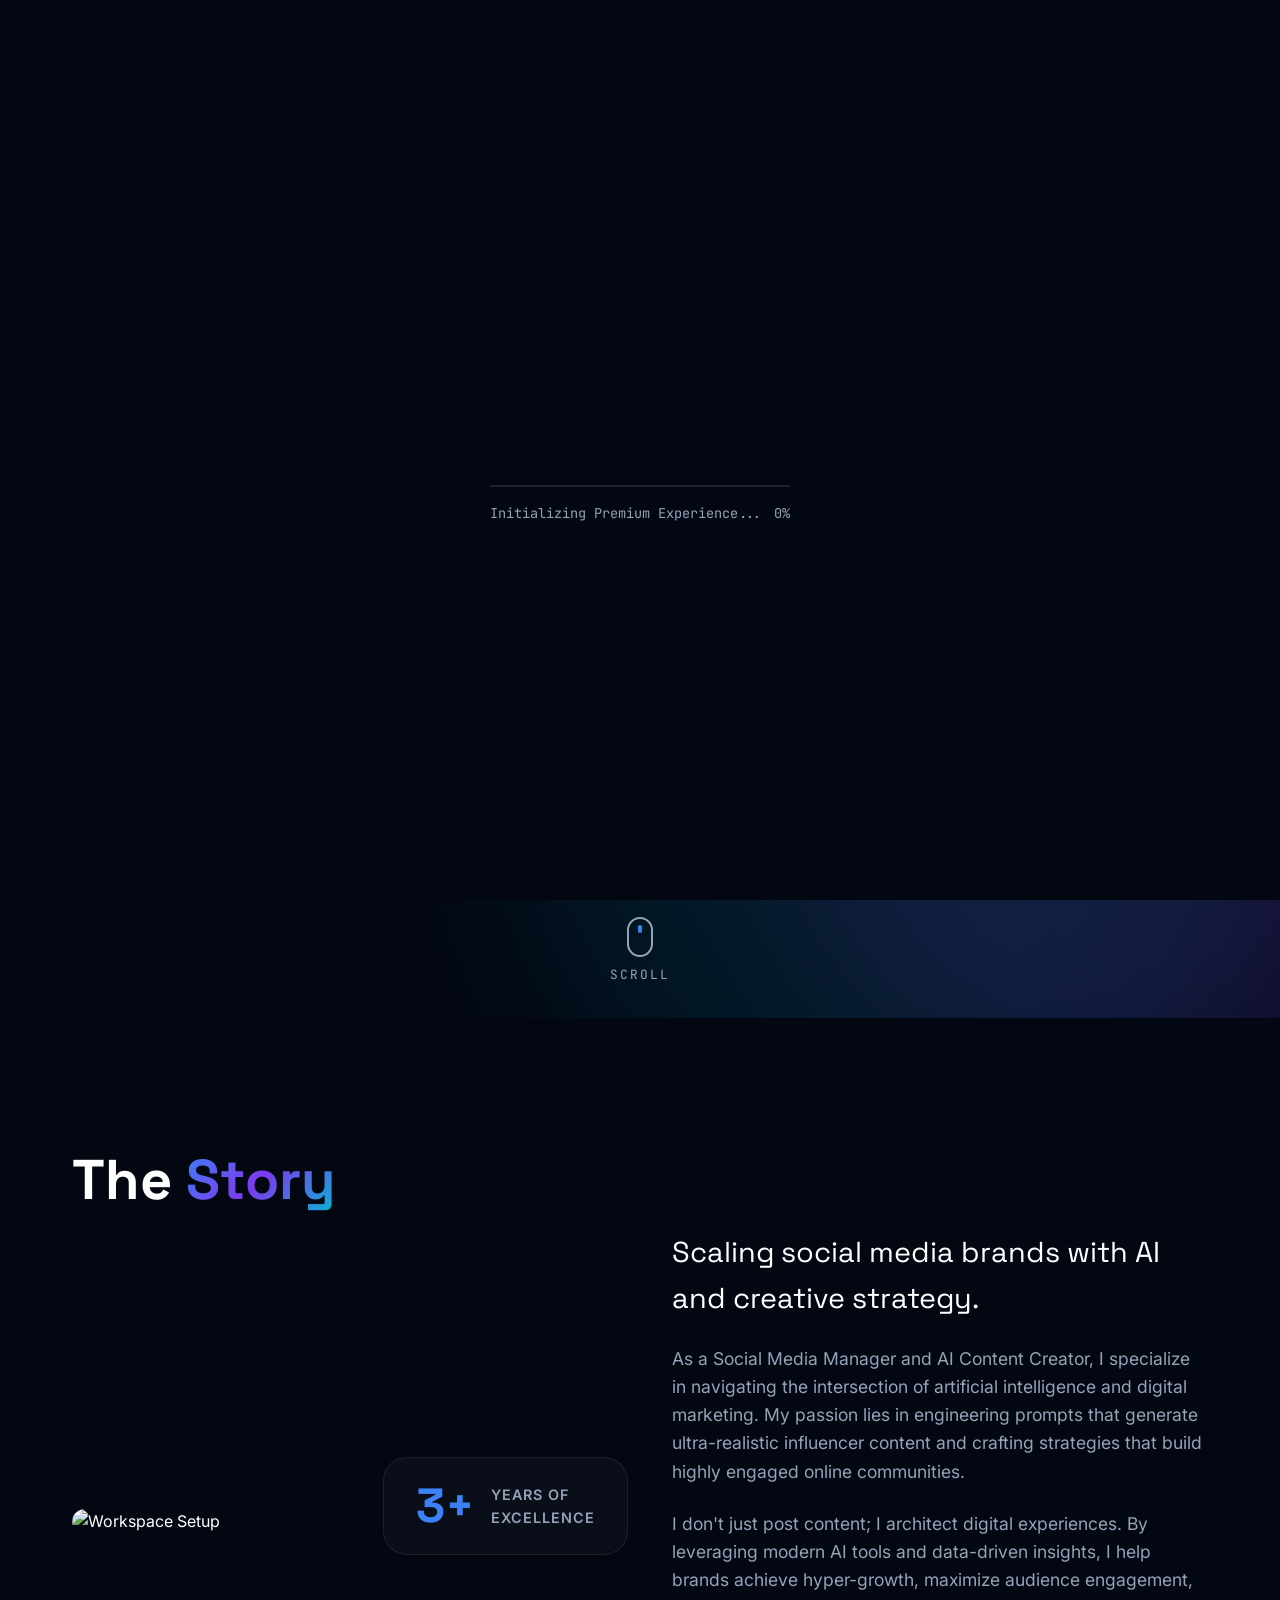
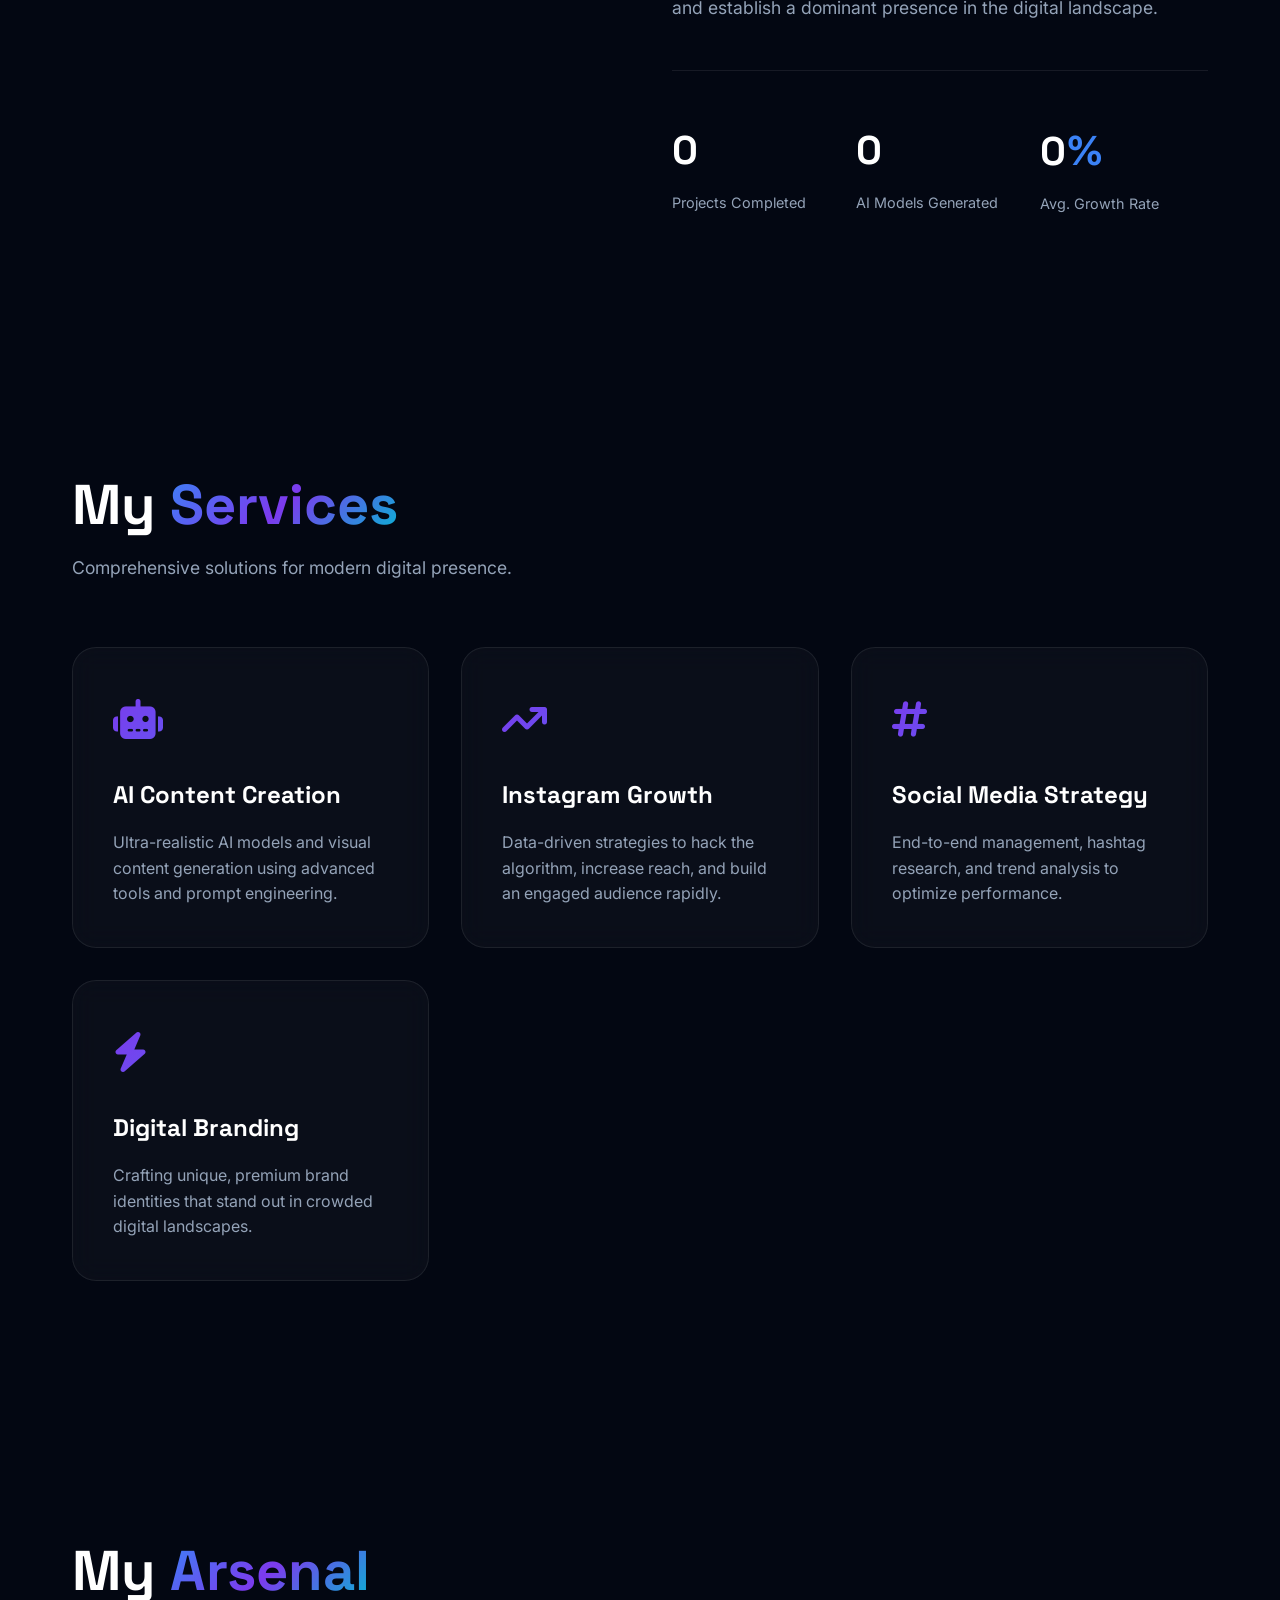
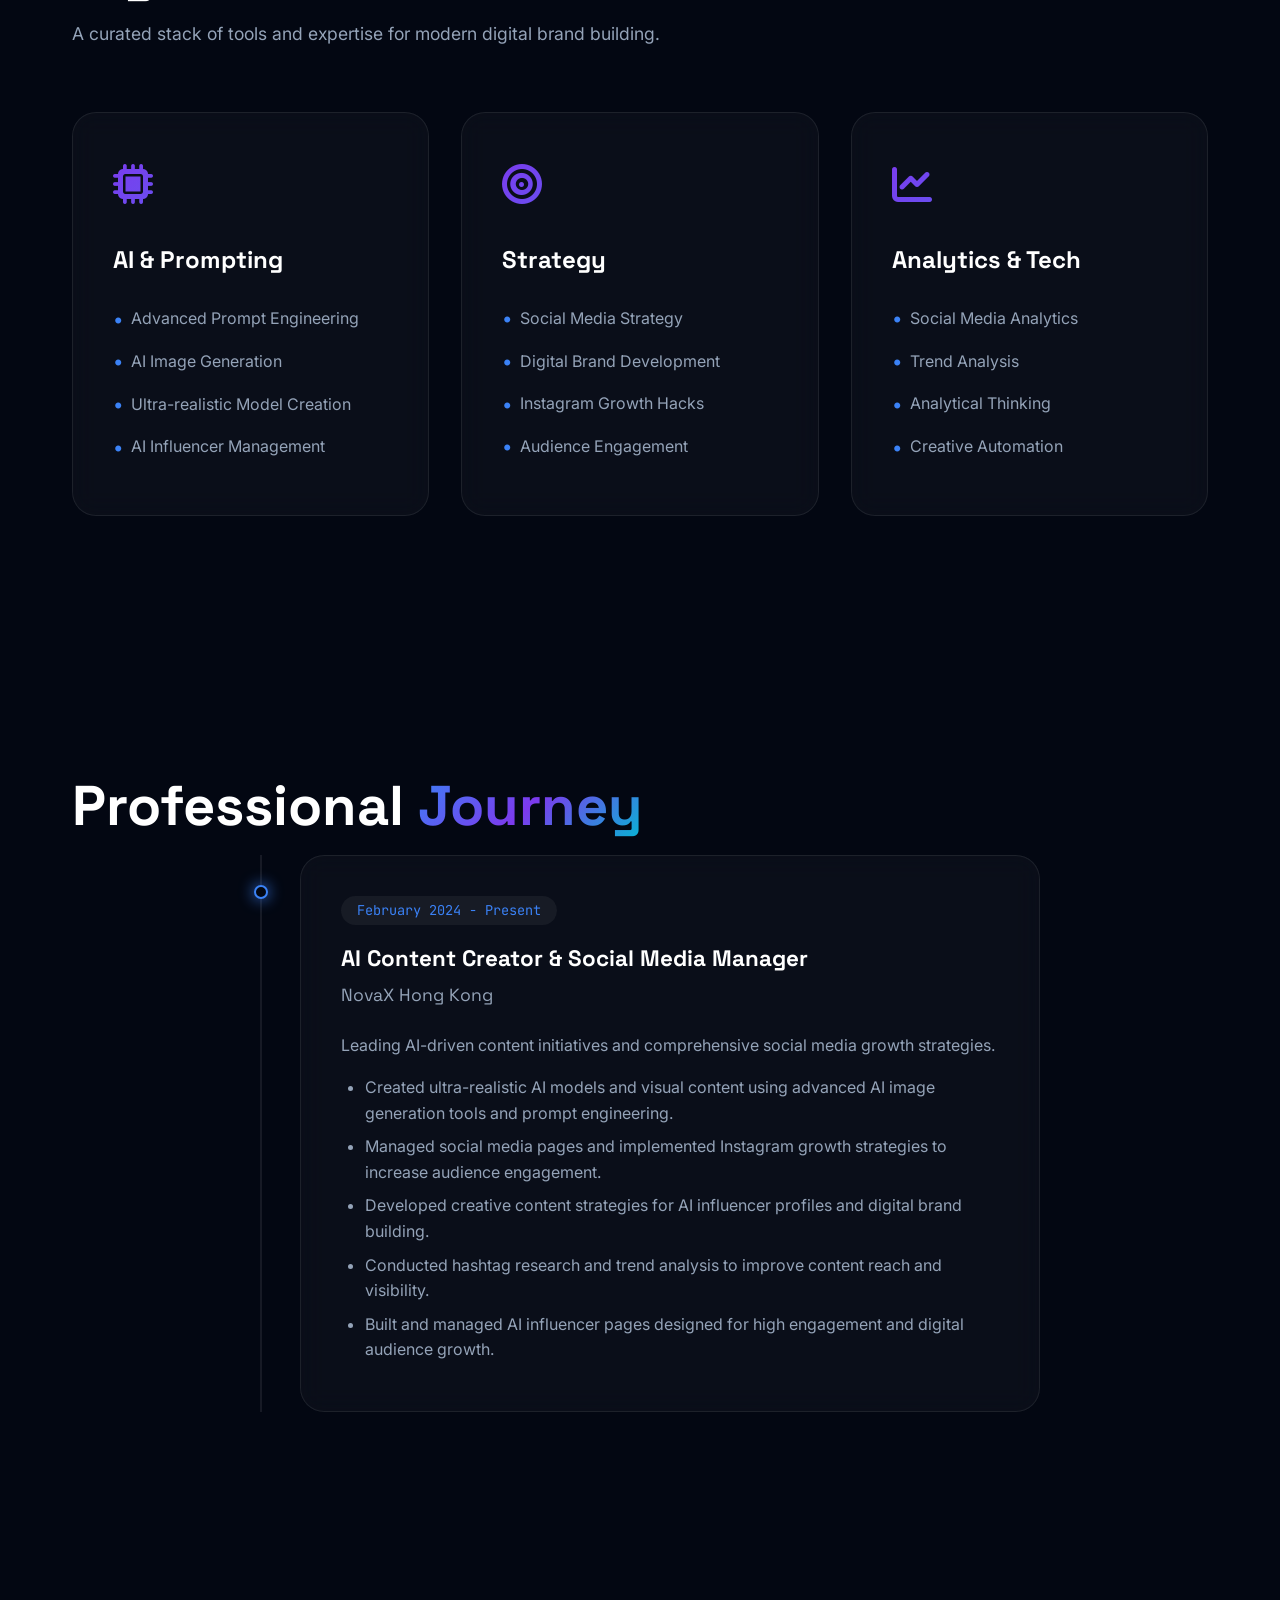
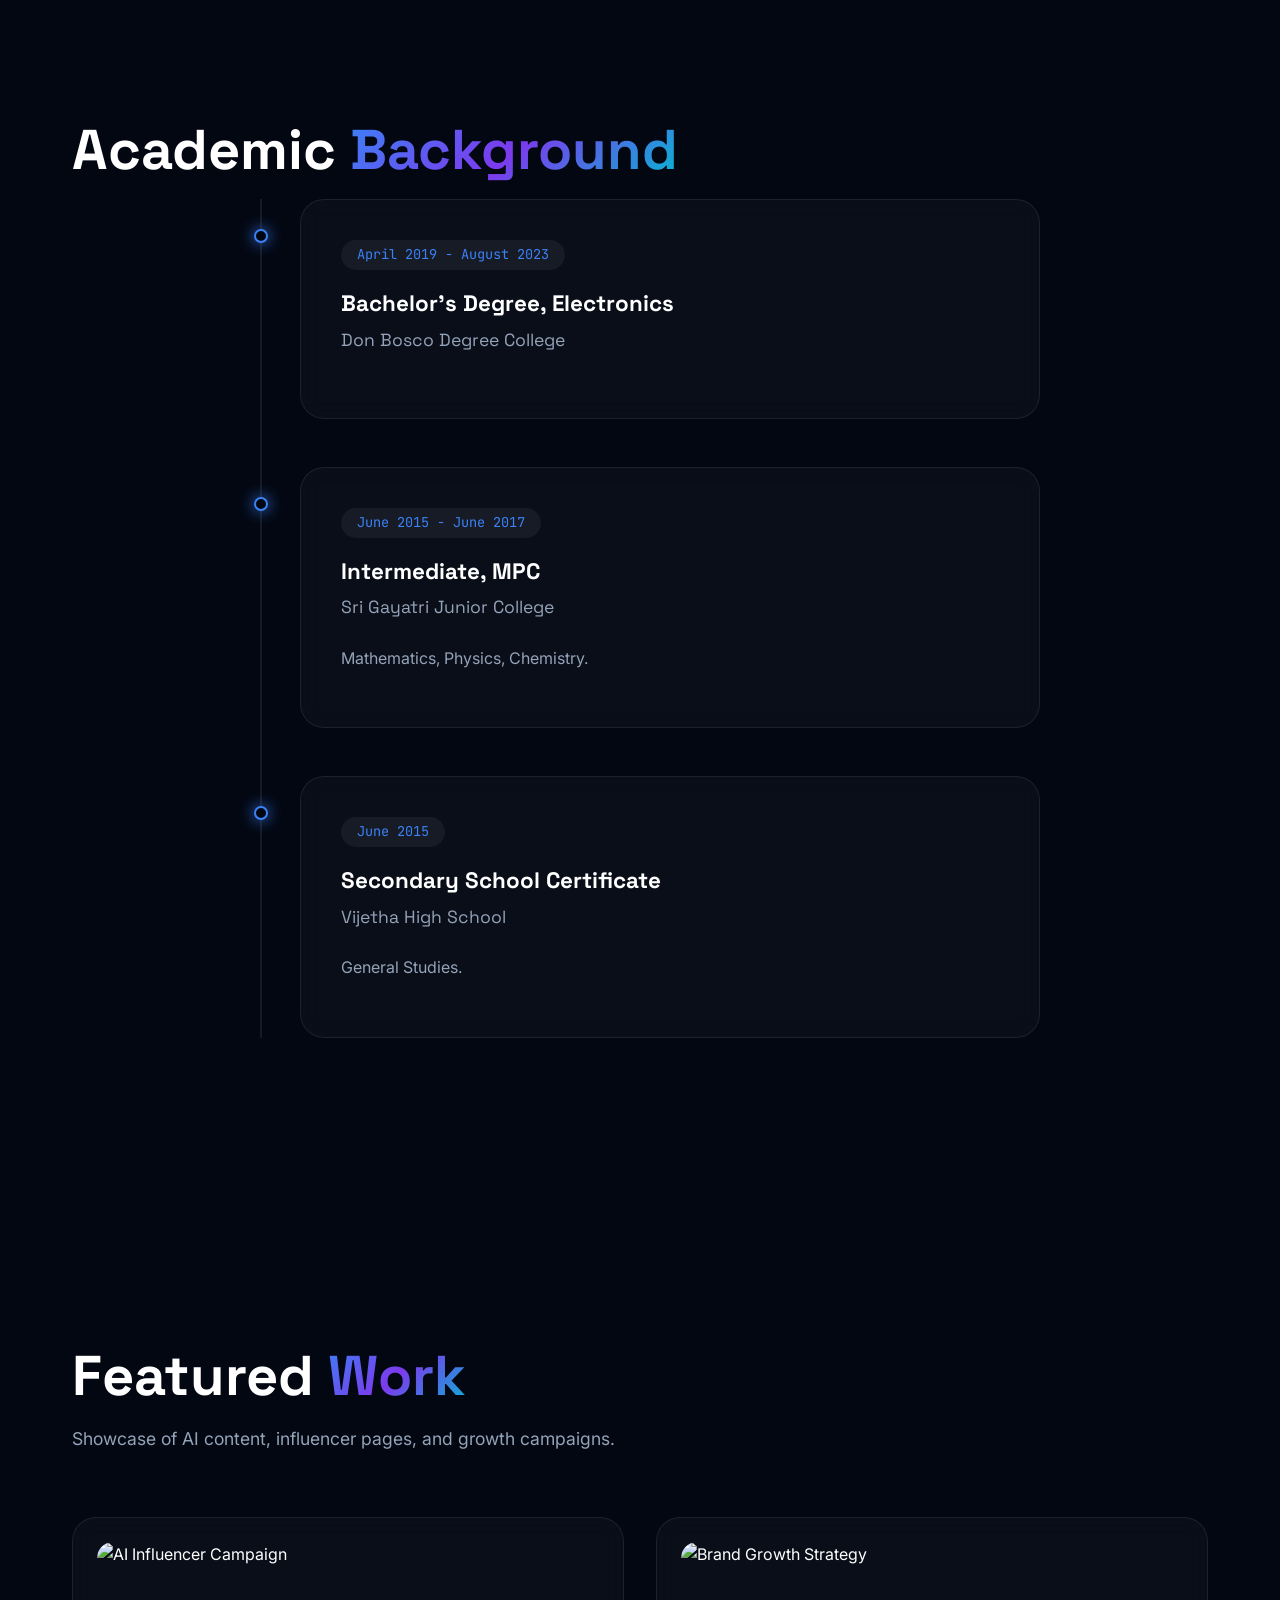
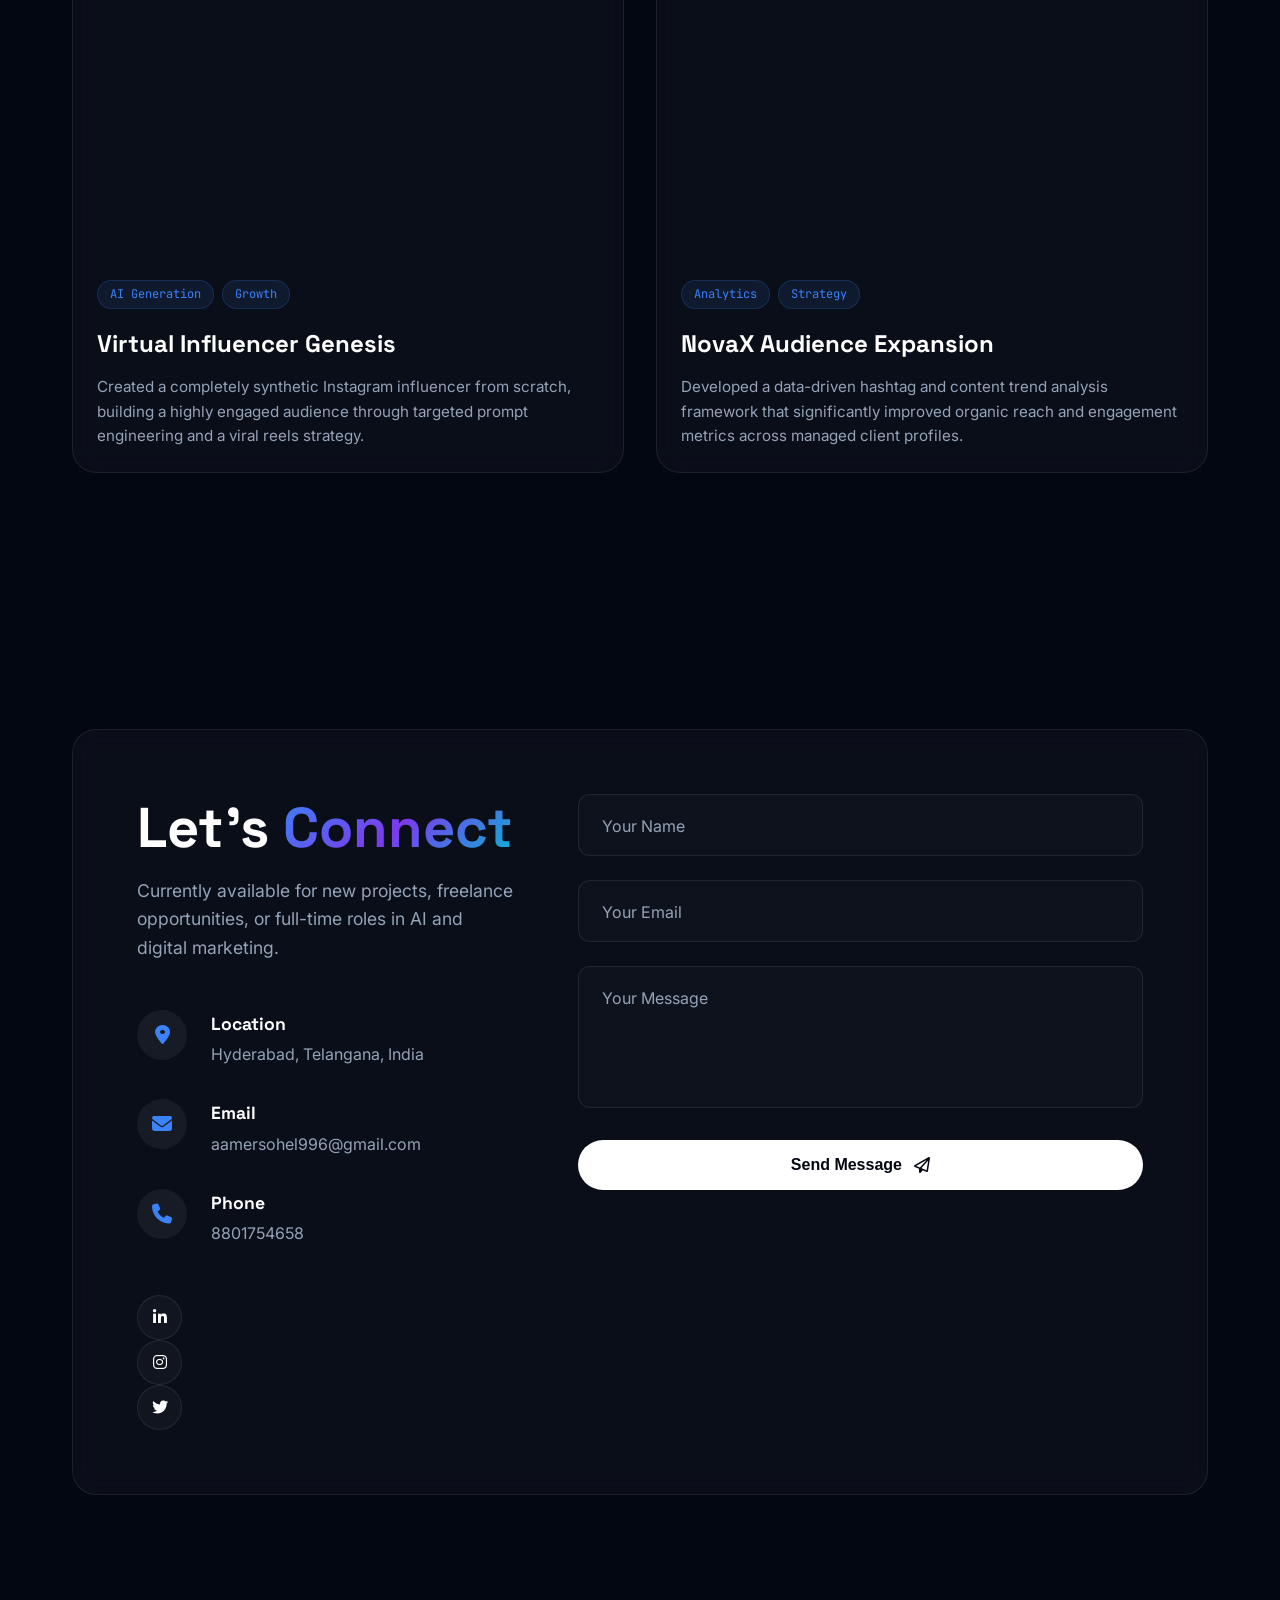
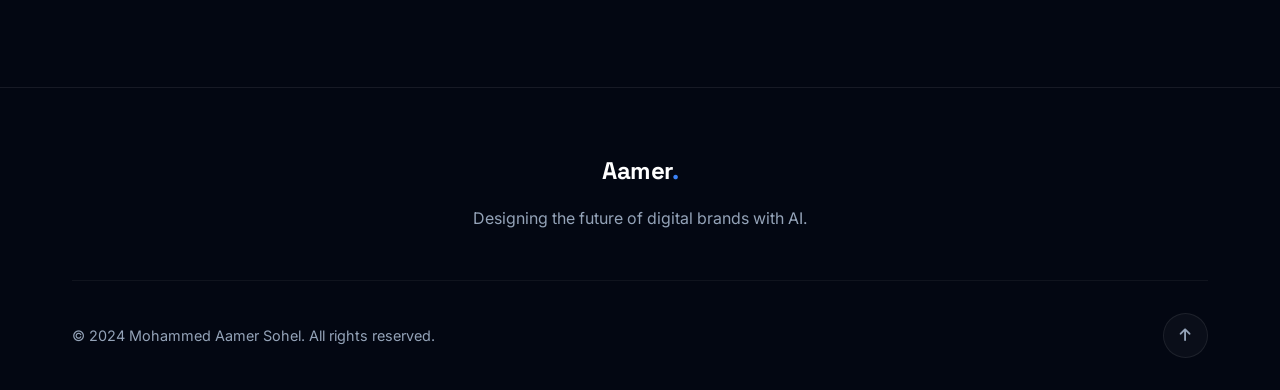
==== index.html @ 60da6255 "Add files via upload" ====
<!DOCTYPE html>
<html lang="en" class="lenis lenis-smooth">
<head>
    <meta charset="UTF-8">
    <meta name="viewport" content="width=device-width, initial-scale=1.0">
    <title>Mohammed Aamer Sohel | AI Content Creator & Digital Brand Builder</title>
    <meta name="description" content="Portfolio of Mohammed Aamer Sohel, Social Media Manager and AI Content Creator specializing in Instagram growth, AI-generated influencer content, and digital brand building.">
    <!-- Fonts -->
    <link rel="preconnect" href="https://fonts.googleapis.com">
    <link rel="preconnect" href="https://fonts.gstatic.com" crossorigin>
    <link href="https://fonts.googleapis.com/css2?family=Inter:wght@300;400;500;600;700&family=JetBrains+Mono:wght@400;700&family=Space+Grotesk:wght@300;400;500;600;700&display=swap" rel="stylesheet">
    <!-- FontAwesome -->
    <link rel="stylesheet" href="https://cdnjs.cloudflare.com/ajax/libs/font-awesome/6.4.0/css/all.min.css">
    <!-- CSS -->
    <link rel="stylesheet" href="style.css">
</head>
<body class="dark-theme">
    <!-- Custom Cursor -->
    <div class="cursor-dot" data-cursor-dot></div>
    <div class="cursor-outline" data-cursor-outline></div>

    <!-- Scroll Progress -->
    <div class="progress-bar"></div>

    <!-- Loader -->
    <div class="loader-wrapper">
        <div class="loader-content">
            <h1 class="loader-logo">MAS<span class="dot">.</span></h1>
            <div class="loader-bar-bg"><div class="loader-bar"></div></div>
            <div class="loader-text">Initializing Premium Experience... <span class="loader-percentage">0%</span></div>
        </div>
    </div>

    <!-- Navbar -->
    <header class="header">
        <nav class="nav container">
            <a href="#" class="logo">Aamer<span class="dot">.</span></a>
            <ul class="nav-list">
                <li><a href="#about" class="nav-link">About</a></li>
                <li><a href="#skills" class="nav-link">Skills</a></li>
                <li><a href="#experience" class="nav-link">Experience</a></li>
                <li><a href="#projects" class="nav-link">Projects</a></li>
                <li><a href="#services" class="nav-link">Services</a></li>
            </ul>
            <a href="#contact" class="btn btn-primary nav-cta">Let's Talk <i class="fa-solid fa-arrow-right"></i></a>
            <div class="nav-toggle" id="nav-toggle">
                <i class="fa-solid fa-bars"></i>
            </div>
        </nav>
    </header>

    <main>
        <!-- Hero Section -->
        <section id="hero" class="hero section">
            <div class="hero-bg">
                <div class="aurora aurora-1"></div>
                <div class="aurora aurora-2"></div>
                <div class="aurora aurora-3"></div>
                <div class="noise"></div>
            </div>
            
            <div class="container hero-container grid">
                <div class="hero-content">
                    <div class="badge glow-badge"><span class="badge-dot"></span> Available for new projects</div>
                    <h1 class="hero-title">
                        Building <span class="text-gradient">Digital Brands</span> with<br>
                        <span id="typing-element"></span>
                    </h1>
                    <p class="hero-description">
                        I'm Mohammed Aamer Sohel, an AI Content Creator and Social Media Strategist specializing in hyper-growth and next-gen influencer content.
                    </p>
                    <div class="hero-buttons">
                        <a href="#projects" class="btn btn-primary magnetic-btn">View My Work</a>
                        <a href="#contact" class="btn btn-outline magnetic-btn">Contact Me</a>
                    </div>
                    <div class="hero-social">
                        <a href="https://www.linkedin.com/in/mohammedaamersohel/" target="_blank" class="social-icon magnetic-btn"><i class="fa-brands fa-linkedin-in"></i></a>
                        <a href="mailto:aamersohel996@gmail.com" class="social-icon magnetic-btn"><i class="fa-solid fa-envelope"></i></a>
                    </div>
                </div>
                <div class="hero-image-wrapper">
                    <div class="hero-image-container tilt-element">
                        <div class="glow-wrap"></div>
                        <img src="./profile.jpeg" alt="Mohammed Aamer Sohel" class="hero-image">
                    </div>
                </div>
            </div>
            <div class="scroll-indicator">
                <div class="mouse"></div>
                <span>Scroll</span>
            </div>
        </section>

        <!-- About Section -->
        <section id="about" class="about section">
            <div class="container">
                <h2 class="section-title reveal-text">The <span class="text-gradient">Story</span></h2>
                
                <div class="about-grid grid">
                    <div class="about-image-wrapper reveal-image">
                        <img src="https://images.unsplash.com/photo-1550751827-4bd374c3f58b?q=80&w=2670&auto=format&fit=crop" alt="Workspace Setup" class="about-image">
                        <div class="glass-card about-experience-card">
                            <span class="exp-number">3+</span>
                            <span class="exp-text">Years of<br>Excellence</span>
                        </div>
                    </div>
                    
                    <div class="about-content">
                        <h3 class="about-subtitle reveal-up">Scaling social media brands with AI and creative strategy.</h3>
                        <p class="about-description reveal-up">
                            As a Social Media Manager and AI Content Creator, I specialize in navigating the intersection of artificial intelligence and digital marketing. My passion lies in engineering prompts that generate ultra-realistic influencer content and crafting strategies that build highly engaged online communities.
                        </p>
                        <p class="about-description reveal-up">
                            I don't just post content; I architect digital experiences. By leveraging modern AI tools and data-driven insights, I help brands achieve hyper-growth, maximize audience engagement, and establish a dominant presence in the digital landscape.
                        </p>
                        
                        <div class="about-stats grid reveal-up">
                            <div class="stat-item">
                                <h4 class="stat-number counter" data-target="50">0</h4>
                                <span class="stat-text">Projects Completed</span>
                            </div>
                            <div class="stat-item">
                                <h4 class="stat-number counter" data-target="15">0</h4>
                                <span class="stat-text">AI Models Generated</span>
                            </div>
                            <div class="stat-item">
                                <h4 class="stat-number counter" data-target="200">0</h4><span class="stat-plus">%</span>
                                <span class="stat-text">Avg. Growth Rate</span>
                            </div>
                        </div>
                    </div>
                </div>
            </div>
        </section>

        <!-- Services Section -->
        <section id="services" class="services section">
            <div class="container">
                <div class="section-header reveal-up">
                    <h2 class="section-title">My <span class="text-gradient">Services</span></h2>
                    <p class="section-subtitle">Comprehensive solutions for modern digital presence.</p>
                </div>
                
                <div class="services-grid grid">
                    <!-- Service 1 -->
                    <div class="service-card glass-card tilt-element reveal-up">
                        <div class="service-icon"><i class="fa-solid fa-robot"></i></div>
                        <h3 class="service-title">AI Content Creation</h3>
                        <p class="service-description">Ultra-realistic AI models and visual content generation using advanced tools and prompt engineering.</p>
                    </div>
                    <!-- Service 2 -->
                    <div class="service-card glass-card tilt-element reveal-up">
                        <div class="service-icon"><i class="fa-solid fa-arrow-trend-up"></i></div>
                        <h3 class="service-title">Instagram Growth</h3>
                        <p class="service-description">Data-driven strategies to hack the algorithm, increase reach, and build an engaged audience rapidly.</p>
                    </div>
                    <!-- Service 3 -->
                    <div class="service-card glass-card tilt-element reveal-up">
                        <div class="service-icon"><i class="fa-solid fa-hashtag"></i></div>
                        <h3 class="service-title">Social Media Strategy</h3>
                        <p class="service-description">End-to-end management, hashtag research, and trend analysis to optimize performance.</p>
                    </div>
                    <!-- Service 4 -->
                    <div class="service-card glass-card tilt-element reveal-up">
                        <div class="service-icon"><i class="fa-solid fa-bolt"></i></div>
                        <h3 class="service-title">Digital Branding</h3>
                        <p class="service-description">Crafting unique, premium brand identities that stand out in crowded digital landscapes.</p>
                    </div>
                </div>
            </div>
        </section>

        <!-- Skills Section -->
        <section id="skills" class="skills section">
            <div class="container">
                <div class="section-header reveal-up">
                    <h2 class="section-title">My <span class="text-gradient">Arsenal</span></h2>
                    <p class="section-subtitle">A curated stack of tools and expertise for modern digital brand building.</p>
                </div>
                
                <div class="skills-grid grid">
                    <!-- AI & Prompting -->
                    <div class="skill-card glass-card tilt-element reveal-up">
                        <div class="skill-icon"><i class="fa-solid fa-microchip"></i></div>
                        <h3 class="skill-title">AI & Prompting</h3>
                        <ul class="skill-list">
                            <li>Advanced Prompt Engineering</li>
                            <li>AI Image Generation</li>
                            <li>Ultra-realistic Model Creation</li>
                            <li>AI Influencer Management</li>
                        </ul>
                    </div>
                    
                    <!-- Marketing & Strategy -->
                    <div class="skill-card glass-card tilt-element reveal-up">
                        <div class="skill-icon"><i class="fa-solid fa-bullseye"></i></div>
                        <h3 class="skill-title">Strategy</h3>
                        <ul class="skill-list">
                            <li>Social Media Strategy</li>
                            <li>Digital Brand Development</li>
                            <li>Instagram Growth Hacks</li>
                            <li>Audience Engagement</li>
                        </ul>
                    </div>

                    <!-- Analytics & Tech -->
                    <div class="skill-card glass-card tilt-element reveal-up">
                        <div class="skill-icon"><i class="fa-solid fa-chart-line"></i></div>
                        <h3 class="skill-title">Analytics & Tech</h3>
                        <ul class="skill-list">
                            <li>Social Media Analytics</li>
                            <li>Trend Analysis</li>
                            <li>Analytical Thinking</li>
                            <li>Creative Automation</li>
                        </ul>
                    </div>
                </div>
            </div>
        </section>

        <!-- Experience Section -->
        <section id="experience" class="experience section">
            <div class="container">
                <h2 class="section-title reveal-text">Professional <span class="text-gradient">Journey</span></h2>
                
                <div class="timeline">
                    <!-- Experience Item 1 -->
                    <div class="timeline-item reveal-up">
                        <div class="timeline-dot"></div>
                        <div class="timeline-content glass-card">
                            <span class="timeline-date">February 2024 - Present</span>
                            <h3 class="timeline-title">AI Content Creator & Social Media Manager</h3>
                            <h4 class="timeline-company">NovaX Hong Kong</h4>
                            <p class="timeline-description">
                                Leading AI-driven content initiatives and comprehensive social media growth strategies.
                            </p>
                            <ul class="timeline-list">
                                <li>Created ultra-realistic AI models and visual content using advanced AI image generation tools and prompt engineering.</li>
                                <li>Managed social media pages and implemented Instagram growth strategies to increase audience engagement.</li>
                                <li>Developed creative content strategies for AI influencer profiles and digital brand building.</li>
                                <li>Conducted hashtag research and trend analysis to improve content reach and visibility.</li>
                                <li>Built and managed AI influencer pages designed for high engagement and digital audience growth.</li>
                            </ul>
                        </div>
                    </div>
                </div>
            </div>
        </section>

        <!-- Education Section -->
        <section id="education" class="education section">
            <div class="container">
                <h2 class="section-title reveal-text">Academic <span class="text-gradient">Background</span></h2>
                
                <div class="timeline">
                    <!-- Edu 1 -->
                    <div class="timeline-item reveal-up">
                        <div class="timeline-dot"></div>
                        <div class="timeline-content glass-card">
                            <span class="timeline-date">April 2019 - August 2023</span>
                            <h3 class="timeline-title">Bachelor's Degree, Electronics</h3>
                            <h4 class="timeline-company">Don Bosco Degree College</h4>
                        </div>
                    </div>
                    
                    <!-- Edu 2 -->
                    <div class="timeline-item reveal-up">
                        <div class="timeline-dot"></div>
                        <div class="timeline-content glass-card">
                            <span class="timeline-date">June 2015 - June 2017</span>
                            <h3 class="timeline-title">Intermediate, MPC</h3>
                            <h4 class="timeline-company">Sri Gayatri Junior College</h4>
                            <p class="timeline-description">Mathematics, Physics, Chemistry.</p>
                        </div>
                    </div>

                    <!-- Edu 3 -->
                    <div class="timeline-item reveal-up">
                        <div class="timeline-dot"></div>
                        <div class="timeline-content glass-card">
                            <span class="timeline-date">June 2015</span>
                            <h3 class="timeline-title">Secondary School Certificate</h3>
                            <h4 class="timeline-company">Vijetha High School</h4>
                            <p class="timeline-description">General Studies.</p>
                        </div>
                    </div>
                </div>
            </div>
        </section>

        <!-- Projects / Portfolio Section -->
        <section id="projects" class="projects section">
            <div class="container">
                <div class="section-header reveal-up">
                    <h2 class="section-title">Featured <span class="text-gradient">Work</span></h2>
                    <p class="section-subtitle">Showcase of AI content, influencer pages, and growth campaigns.</p>
                </div>
                
                <div class="projects-grid grid">
                    <!-- Project 1 -->
                    <div class="project-card glass-card reveal-up">
                        <div class="project-img-wrapper">
                            <img src="https://images.unsplash.com/photo-1620641788421-7a1c342ea42e?q=80&w=2874&auto=format&fit=crop" alt="AI Influencer Campaign" class="project-img">
                            <div class="project-overlay">
                                <a href="#" class="btn btn-primary project-btn"><i class="fa-solid fa-link"></i> Live Demo</a>
                            </div>
                        </div>
                        <div class="project-content">
                            <div class="project-tags">
                                <span class="badge">AI Generation</span>
                                <span class="badge">Growth</span>
                            </div>
                            <h3 class="project-title">Virtual Influencer Genesis</h3>
                            <p class="project-description">Created a completely synthetic Instagram influencer from scratch, building a highly engaged audience through targeted prompt engineering and a viral reels strategy.</p>
                        </div>
                    </div>

                    <!-- Project 2 -->
                    <div class="project-card glass-card reveal-up">
                        <div class="project-img-wrapper">
                            <img src="https://images.unsplash.com/photo-1551288049-bebda4e38f71?q=80&w=2940&auto=format&fit=crop" alt="Brand Growth Strategy" class="project-img">
                            <div class="project-overlay">
                                <a href="#" class="btn btn-primary project-btn"><i class="fa-solid fa-link"></i> View Case Study</a>
                            </div>
                        </div>
                        <div class="project-content">
                            <div class="project-tags">
                                <span class="badge">Analytics</span>
                                <span class="badge">Strategy</span>
                            </div>
                            <h3 class="project-title">NovaX Audience Expansion</h3>
                            <p class="project-description">Developed a data-driven hashtag and content trend analysis framework that significantly improved organic reach and engagement metrics across managed client profiles.</p>
                        </div>
                    </div>
                </div>
            </div>
        </section>

        <!-- Contact Section -->
        <section id="contact" class="contact section">
            <div class="container">
                <div class="contact-wrapper glass-card reveal-up">
                    <div class="contact-info">
                        <h2 class="section-title">Let's <span class="text-gradient">Connect</span></h2>
                        <p class="contact-description">Currently available for new projects, freelance opportunities, or full-time roles in AI and digital marketing.</p>
                        
                        <div class="contact-details">
                            <div class="contact-item">
                                <div class="contact-icon"><i class="fa-solid fa-location-dot"></i></div>
                                <div class="contact-text">
                                    <h4>Location</h4>
                                    <p>Hyderabad, Telangana, India</p>
                                </div>
                            </div>
                            <div class="contact-item">
                                <div class="contact-icon"><i class="fa-solid fa-envelope"></i></div>
                                <div class="contact-text">
                                    <h4>Email</h4>
                                    <a href="mailto:aamersohel996@gmail.com">aamersohel996@gmail.com</a>
                                </div>
                            </div>
                            <div class="contact-item">
                                <div class="contact-icon"><i class="fa-solid fa-phone"></i></div>
                                <div class="contact-text">
                                    <h4>Phone</h4>
                                    <a href="tel:8801754658">8801754658</a>
                                </div>
                            </div>
                        </div>
                        
                        <div class="social-links">
                            <a href="https://www.linkedin.com/in/mohammedaamersohel/" target="_blank" class="social-icon magnetic-btn"><i class="fa-brands fa-linkedin-in"></i></a>
                            <a href="#" class="social-icon magnetic-btn"><i class="fa-brands fa-instagram"></i></a>
                            <a href="#" class="social-icon magnetic-btn"><i class="fa-brands fa-twitter"></i></a>
                        </div>
                    </div>
                    
                    <form class="contact-form">
                        <div class="input-group">
                            <input type="text" id="name" required placeholder=" ">
                            <label for="name">Your Name</label>
                        </div>
                        <div class="input-group">
                            <input type="email" id="email" required placeholder=" ">
                            <label for="email">Your Email</label>
                        </div>
                        <div class="input-group">
                            <textarea id="message" required placeholder=" " rows="5"></textarea>
                            <label for="message">Your Message</label>
                        </div>
                        <button type="submit" class="btn btn-primary btn-block magnetic-btn">Send Message <i class="fa-regular fa-paper-plane"></i></button>
                    </form>
                </div>
            </div>
        </section>
    </main>

    <!-- Footer -->
    <footer class="footer">
        <div class="container footer-container">
            <div class="footer-content">
                <a href="#" class="logo">Aamer<span class="dot">.</span></a>
                <p class="footer-text">Designing the future of digital brands with AI.</p>
            </div>
            <div class="footer-bottom">
                <p>&copy; 2024 Mohammed Aamer Sohel. All rights reserved.</p>
                <a href="#hero" class="back-to-top magnetic-btn"><i class="fa-solid fa-arrow-up"></i></a>
            </div>
        </div>
    </footer>

    <!-- Libraries -->
    <script src="https://cdnjs.cloudflare.com/ajax/libs/gsap/3.12.2/gsap.min.js"></script>
    <script src="https://cdnjs.cloudflare.com/ajax/libs/gsap/3.12.2/ScrollTrigger.min.js"></script>
    <script src="https://unpkg.com/@studio-freight/lenis@1.0.34/dist/lenis.min.js"></script>
    <script src="https://unpkg.com/typed.js@2.0.16/dist/typed.umd.js"></script>
    <script src="https://cdnjs.cloudflare.com/ajax/libs/vanilla-tilt/1.8.0/vanilla-tilt.min.js"></script>
    
    <!-- Custom Script -->
    <script src="script.js"></script>
</body>
</html>
---- style.css ----
/* ==========================================================================
   CSS Variables & Theme Setup
   ========================================================================== */
:root {
    --bg-color: #030712;
    --primary: #3B82F6;
    --secondary: #7C3AED;
    --accent: #06B6D4;
    --text-main: #FFFFFF;
    --text-muted: #94A3B8;
    --glass-bg: rgba(255, 255, 255, 0.03);
    --glass-border: rgba(255, 255, 255, 0.08);
    
    --font-sans: 'Inter', sans-serif;
    --font-heading: 'Space Grotesk', sans-serif;
    --font-mono: 'JetBrains Mono', monospace;
    
    --transition-smooth: all 0.4s cubic-bezier(0.16, 1, 0.3, 1);
}

/* ==========================================================================
   Reset & Base Styles
   ========================================================================== */
* {
    margin: 0;
    padding: 0;
    box-sizing: border-box;
    cursor: none; /* Hide default cursor for custom cursor */
}

html {
    scroll-behavior: initial; /* Handled by Lenis */
}

body {
    font-family: var(--font-sans);
    background-color: var(--bg-color);
    color: var(--text-main);
    line-height: 1.6;
    overflow-x: hidden;
}

h1, h2, h3, h4, h5, h6, .logo {
    font-family: var(--font-heading);
    font-weight: 700;
}

a {
    text-decoration: none;
    color: inherit;
}

ul {
    list-style: none;
}

img {
    max-width: 100%;
    height: auto;
    display: block;
}

.container {
    max-width: 1200px;
    margin: 0 auto;
    padding: 0 2rem;
}

.grid {
    display: grid;
    gap: 2rem;
}

.section {
    padding: 8rem 0;
    position: relative;
    z-index: 1;
}

/* ==========================================================================
   Typography & Utilities
   ========================================================================== */
.text-gradient {
    background: linear-gradient(135deg, var(--primary), var(--secondary), var(--accent));
    -webkit-background-clip: text;
    -webkit-text-fill-color: transparent;
    background-clip: text;
    display: inline-block;
}

.section-title {
    font-size: 3.5rem;
    margin-bottom: 1rem;
    line-height: 1.2;
}

.section-subtitle {
    font-size: 1.1rem;
    color: var(--text-muted);
    margin-bottom: 4rem;
    max-width: 600px;
}

.section-header {
    margin-bottom: 4rem;
}

.glass-card {
    background: var(--glass-bg);
    backdrop-filter: blur(12px);
    -webkit-backdrop-filter: blur(12px);
    border: 1px solid var(--glass-border);
    border-radius: 24px;
    padding: 2.5rem;
    transition: var(--transition-smooth);
}

.glass-card:hover {
    background: rgba(255, 255, 255, 0.05);
    border-color: rgba(255, 255, 255, 0.15);
    transform: translateY(-5px);
}

.dot {
    color: var(--primary);
}

/* ==========================================================================
   Custom Cursor
   ========================================================================== */
.cursor-dot, .cursor-outline {
    position: fixed;
    top: 0;
    left: 0;
    transform: translate(-50%, -50%);
    border-radius: 50%;
    z-index: 9999;
    pointer-events: none;
}

.cursor-dot {
    width: 8px;
    height: 8px;
    background-color: var(--text-main);
}

.cursor-outline {
    width: 40px;
    height: 40px;
    border: 1px solid rgba(255, 255, 255, 0.5);
    transition: width 0.2s, height 0.2s, background-color 0.2s;
}

/* ==========================================================================
   Scroll Progress
   ========================================================================== */
.progress-bar {
    position: fixed;
    top: 0;
    left: 0;
    height: 3px;
    background: linear-gradient(90deg, var(--primary), var(--secondary), var(--accent));
    width: 0%;
    z-index: 10000;
}

/* ==========================================================================
   Loader
   ========================================================================== */
.loader-wrapper {
    position: fixed;
    inset: 0;
    background: var(--bg-color);
    z-index: 99999;
    display: flex;
    justify-content: center;
    align-items: center;
}

.loader-content {
    text-align: center;
    width: 300px;
}

.loader-logo {
    font-size: 3rem;
    margin-bottom: 2rem;
    opacity: 0;
    transform: translateY(20px);
}

.loader-bar-bg {
    width: 100%;
    height: 2px;
    background: rgba(255,255,255,0.1);
    margin-bottom: 1rem;
    overflow: hidden;
}

.loader-bar {
    width: 0%;
    height: 100%;
    background: linear-gradient(90deg, var(--primary), var(--accent));
}

.loader-text {
    font-family: var(--font-mono);
    font-size: 0.85rem;
    color: var(--text-muted);
    display: flex;
    justify-content: space-between;
}

/* ==========================================================================
   Buttons
   ========================================================================== */
.btn {
    display: inline-flex;
    align-items: center;
    justify-content: center;
    gap: 0.75rem;
    padding: 1rem 2rem;
    border-radius: 50px;
    font-weight: 600;
    font-size: 1rem;
    transition: var(--transition-smooth);
    position: relative;
    overflow: hidden;
}

.btn-primary {
    background: var(--text-main);
    color: var(--bg-color);
    border: none;
}

.btn-primary:hover {
    background: var(--primary);
    color: var(--text-main);
    box-shadow: 0 10px 30px rgba(59, 130, 246, 0.3);
}

.btn-outline {
    background: transparent;
    color: var(--text-main);
    border: 1px solid var(--glass-border);
}

.btn-outline:hover {
    background: var(--glass-bg);
    border-color: var(--text-main);
}

.btn-block {
    width: 100%;
}

.magnetic-btn {
    /* JS handled magnetic effect */
}

/* ==========================================================================
   Navbar
   ========================================================================== */
.header {
    position: fixed;
    top: 0;
    left: 0;
    width: 100%;
    z-index: 1000;
    padding: 1.5rem 0;
    transition: var(--transition-smooth);
}

.header.scrolled {
    background: rgba(3, 7, 18, 0.8);
    backdrop-filter: blur(16px);
    -webkit-backdrop-filter: blur(16px);
    border-bottom: 1px solid var(--glass-border);
    padding: 1rem 0;
}

.nav {
    display: flex;
    justify-content: space-between;
    align-items: center;
}

.logo {
    font-size: 1.5rem;
    font-weight: 700;
    letter-spacing: -0.5px;
}

.nav-list {
    display: flex;
    gap: 2.5rem;
    background: var(--glass-bg);
    border: 1px solid var(--glass-border);
    padding: 0.75rem 2.5rem;
    border-radius: 50px;
    backdrop-filter: blur(10px);
}

.nav-link {
    font-size: 0.9rem;
    font-weight: 500;
    color: var(--text-muted);
    transition: var(--transition-smooth);
    position: relative;
}

.nav-link:hover {
    color: var(--text-main);
}

.nav-link::after {
    content: '';
    position: absolute;
    bottom: -4px;
    left: 0;
    width: 0;
    height: 2px;
    background: var(--primary);
    transition: var(--transition-smooth);
}

.nav-link:hover::after {
    width: 100%;
}

.nav-toggle {
    display: none;
    font-size: 1.5rem;
}

/* ==========================================================================
   Hero Section & Aurora
   ========================================================================== */
.hero {
    min-height: 100vh;
    display: flex;
    align-items: center;
    padding-top: 100px;
    overflow: hidden;
}

.hero-bg {
    position: absolute;
    inset: 0;
    z-index: -1;
    overflow: hidden;
}

.aurora {
    position: absolute;
    width: 60vw;
    height: 60vw;
    border-radius: 50%;
    filter: blur(90px);
    opacity: 0.15;
    animation: auroraFloat 20s infinite alternate linear;
}

.aurora-1 {
    top: -20%;
    left: -10%;
    background: var(--primary);
}

.aurora-2 {
    bottom: -10%;
    right: -20%;
    background: var(--secondary);
    animation-delay: -5s;
}

.aurora-3 {
    top: 40%;
    left: 40%;
    background: var(--accent);
    opacity: 0.1;
    animation-delay: -10s;
}

@keyframes auroraFloat {
    0% { transform: translate(0, 0) scale(1); }
    33% { transform: translate(10%, -10%) scale(1.1); }
    66% { transform: translate(-5%, 15%) scale(0.9); }
    100% { transform: translate(-10%, -5%) scale(1.05); }
}

.noise {
    position: absolute;
    inset: 0;
    background: url('https://grainy-gradients.vercel.app/noise.svg');
    opacity: 0.05;
    mix-blend-mode: overlay;
    pointer-events: none;
}

.hero-container {
    grid-template-columns: 1.2fr 0.8fr;
    align-items: center;
}

.badge {
    display: inline-flex;
    align-items: center;
    gap: 0.5rem;
    padding: 0.5rem 1rem;
    background: rgba(59, 130, 246, 0.1);
    border: 1px solid rgba(59, 130, 246, 0.2);
    border-radius: 50px;
    font-size: 0.85rem;
    color: var(--primary);
    margin-bottom: 2rem;
    font-family: var(--font-mono);
}

.badge-dot {
    width: 6px;
    height: 6px;
    background: var(--primary);
    border-radius: 50%;
    box-shadow: 0 0 10px var(--primary);
    animation: pulse 2s infinite;
}

@keyframes pulse {
    0% { transform: scale(0.95); box-shadow: 0 0 0 0 rgba(59, 130, 246, 0.7); }
    70% { transform: scale(1); box-shadow: 0 0 0 6px rgba(59, 130, 246, 0); }
    100% { transform: scale(0.95); box-shadow: 0 0 0 0 rgba(59, 130, 246, 0); }
}

.hero-title {
    font-size: 4.5rem;
    line-height: 1.1;
    margin-bottom: 1.5rem;
    letter-spacing: -1px;
}

#typing-element {
    color: var(--text-main);
    font-weight: 300;
}

.hero-description {
    font-size: 1.25rem;
    color: var(--text-muted);
    margin-bottom: 3rem;
    max-width: 500px;
}

.hero-buttons {
    display: flex;
    gap: 1rem;
    margin-bottom: 3rem;
}

.hero-social {
    display: flex;
    gap: 1rem;
}

.social-icon {
    width: 45px;
    height: 45px;
    border-radius: 50%;
    border: 1px solid var(--glass-border);
    display: flex;
    justify-content: center;
    align-items: center;
    transition: var(--transition-smooth);
    background: var(--glass-bg);
}

.social-icon:hover {
    background: var(--text-main);
    color: var(--bg-color);
}

.hero-image-wrapper {
    position: relative;
    perspective: 1000px;
}

.hero-image-container {
    position: relative;
    border-radius: 30px;
    overflow: hidden;
    transform-style: preserve-3d;
}

.glow-wrap {
    position: absolute;
    inset: -2px;
    background: linear-gradient(135deg, var(--primary), var(--secondary));
    z-index: -1;
    border-radius: 32px;
    opacity: 0.5;
    filter: blur(20px);
}

.hero-image {
    width: 100%;
    border-radius: 30px;
    transform: translateZ(20px);
    border: 1px solid var(--glass-border);
}

.scroll-indicator {
    position: absolute;
    bottom: 2rem;
    left: 50%;
    transform: translateX(-50%);
    display: flex;
    flex-direction: column;
    align-items: center;
    gap: 0.5rem;
    color: var(--text-muted);
    font-size: 0.8rem;
    font-family: var(--font-mono);
    text-transform: uppercase;
    letter-spacing: 2px;
}

.mouse {
    width: 26px;
    height: 40px;
    border: 2px solid var(--text-muted);
    border-radius: 20px;
    position: relative;
}

.mouse::before {
    content: '';
    position: absolute;
    top: 6px;
    left: 50%;
    transform: translateX(-50%);
    width: 4px;
    height: 8px;
    background: var(--primary);
    border-radius: 2px;
    animation: scrollWheel 2s infinite;
}

@keyframes scrollWheel {
    0% { top: 6px; opacity: 1; }
    100% { top: 20px; opacity: 0; }
}

/* ==========================================================================
   About Section
   ========================================================================== */
.about-grid {
    grid-template-columns: 1fr 1fr;
    align-items: center;
    gap: 4rem;
}

.about-image-wrapper {
    position: relative;
}

.about-image {
    border-radius: 24px;
    filter: grayscale(20%);
    transition: var(--transition-smooth);
}

.about-image:hover {
    filter: grayscale(0%);
}

.about-experience-card {
    position: absolute;
    bottom: -20px;
    right: -20px;
    display: flex;
    align-items: center;
    gap: 1rem;
    padding: 1.5rem 2rem;
}

.exp-number {
    font-size: 3rem;
    font-weight: 700;
    color: var(--primary);
    font-family: var(--font-heading);
    line-height: 1;
}

.exp-text {
    font-size: 0.9rem;
    font-weight: 600;
    color: var(--text-muted);
    text-transform: uppercase;
    letter-spacing: 1px;
}

.about-subtitle {
    font-size: 1.8rem;
    margin-bottom: 1.5rem;
    font-weight: 400;
}

.about-description {
    color: var(--text-muted);
    margin-bottom: 1.5rem;
    font-size: 1.1rem;
}

.about-stats {
    grid-template-columns: repeat(3, 1fr);
    gap: 1rem;
    margin-top: 3rem;
    padding-top: 3rem;
    border-top: 1px solid var(--glass-border);
}

.stat-number {
    font-size: 2.5rem;
    color: var(--text-main);
    display: inline-block;
}

.stat-plus {
    font-size: 2.5rem;
    color: var(--primary);
    font-weight: 700;
}

.stat-text {
    display: block;
    color: var(--text-muted);
    font-size: 0.9rem;
    margin-top: 0.5rem;
}

/* ==========================================================================
   Services & Skills Sections
   ========================================================================== */
.services-grid, .skills-grid {
    grid-template-columns: repeat(auto-fit, minmax(300px, 1fr));
}

.service-card, .skill-card {
    height: 100%;
}

.service-icon, .skill-icon {
    font-size: 2.5rem;
    color: var(--primary);
    margin-bottom: 1.5rem;
    background: -webkit-linear-gradient(135deg, var(--primary), var(--secondary));
    -webkit-background-clip: text;
    -webkit-text-fill-color: transparent;
}

.service-title, .skill-title {
    font-size: 1.5rem;
    margin-bottom: 1rem;
}

.service-description {
    color: var(--text-muted);
}

.skill-list {
    margin-top: 1.5rem;
}

.skill-list li {
    color: var(--text-muted);
    margin-bottom: 0.75rem;
    display: flex;
    align-items: center;
    gap: 0.5rem;
}

.skill-list li::before {
    content: '•';
    color: var(--primary);
    font-size: 1.2rem;
}

/* ==========================================================================
   Timeline (Experience & Education)
   ========================================================================== */
.timeline {
    position: relative;
    max-width: 800px;
    margin: 0 auto;
}

.timeline::before {
    content: '';
    position: absolute;
    left: 20px;
    top: 0;
    height: 100%;
    width: 2px;
    background: var(--glass-border);
}

.timeline-item {
    position: relative;
    padding-left: 60px;
    margin-bottom: 3rem;
}

.timeline-dot {
    position: absolute;
    left: 14px;
    top: 30px;
    width: 14px;
    height: 14px;
    border-radius: 50%;
    background: var(--bg-color);
    border: 2px solid var(--primary);
    box-shadow: 0 0 15px var(--primary);
    z-index: 2;
}

.timeline-date {
    display: inline-block;
    padding: 0.25rem 1rem;
    background: rgba(255,255,255,0.05);
    border-radius: 50px;
    font-size: 0.85rem;
    font-family: var(--font-mono);
    color: var(--primary);
    margin-bottom: 1rem;
}

.timeline-title {
    font-size: 1.4rem;
    margin-bottom: 0.25rem;
}

.timeline-company {
    font-size: 1.1rem;
    font-weight: 400;
    color: var(--text-muted);
    margin-bottom: 1.5rem;
}

.timeline-description {
    color: var(--text-muted);
    margin-bottom: 1rem;
}

.timeline-list {
    list-style-type: disc;
    padding-left: 1.5rem;
    color: var(--text-muted);
}

.timeline-list li {
    margin-bottom: 0.5rem;
}

/* ==========================================================================
   Projects Section
   ========================================================================== */
.projects-grid {
    grid-template-columns: repeat(auto-fit, minmax(400px, 1fr));
}

.project-card {
    padding: 1.5rem;
}

.project-img-wrapper {
    position: relative;
    border-radius: 16px;
    overflow: hidden;
    margin-bottom: 1.5rem;
}

.project-img {
    width: 100%;
    aspect-ratio: 16/10;
    object-fit: cover;
    transition: transform 0.6s cubic-bezier(0.16, 1, 0.3, 1);
}

.project-overlay {
    position: absolute;
    inset: 0;
    background: rgba(3, 7, 18, 0.7);
    display: flex;
    justify-content: center;
    align-items: center;
    opacity: 0;
    transition: var(--transition-smooth);
}

.project-card:hover .project-img {
    transform: scale(1.05);
}

.project-card:hover .project-overlay {
    opacity: 1;
}

.project-tags {
    display: flex;
    gap: 0.5rem;
    margin-bottom: 1rem;
}

.project-tags .badge {
    margin-bottom: 0;
    font-size: 0.75rem;
    padding: 0.25rem 0.75rem;
}

.project-title {
    font-size: 1.5rem;
    margin-bottom: 0.75rem;
}

.project-description {
    color: var(--text-muted);
    font-size: 0.95rem;
}

/* ==========================================================================
   Contact Section
   ========================================================================== */
.contact-wrapper {
    display: grid;
    grid-template-columns: 1fr 1.5fr;
    gap: 4rem;
    padding: 4rem;
}

.contact-description {
    color: var(--text-muted);
    margin-bottom: 3rem;
    font-size: 1.1rem;
}

.contact-details {
    display: flex;
    flex-direction: column;
    gap: 2rem;
    margin-bottom: 3rem;
}

.contact-item {
    display: flex;
    gap: 1.5rem;
    align-items: flex-start;
}

.contact-item .contact-icon {
    width: 50px;
    height: 50px;
    background: rgba(255,255,255,0.05);
    border-radius: 50%;
    display: flex;
    justify-content: center;
    align-items: center;
    font-size: 1.25rem;
    color: var(--primary);
}

.contact-text h4 {
    font-size: 1.1rem;
    margin-bottom: 0.25rem;
}

.contact-text p, .contact-text a {
    color: var(--text-muted);
    transition: var(--transition-smooth);
}

.contact-text a:hover {
    color: var(--primary);
}

.contact-form {
    display: flex;
    flex-direction: column;
    gap: 1.5rem;
}

.input-group {
    position: relative;
}

.input-group input, .input-group textarea {
    width: 100%;
    background: rgba(255,255,255,0.02);
    border: 1px solid var(--glass-border);
    border-radius: 12px;
    padding: 1.25rem 1.5rem;
    color: var(--text-main);
    font-family: var(--font-sans);
    font-size: 1rem;
    outline: none;
    transition: var(--transition-smooth);
}

.input-group textarea {
    resize: none;
}

.input-group input:focus, .input-group textarea:focus {
    background: rgba(255,255,255,0.05);
    border-color: var(--primary);
}

.input-group label {
    position: absolute;
    left: 1.5rem;
    top: 1.25rem;
    color: var(--text-muted);
    transition: var(--transition-smooth);
    pointer-events: none;
}

.input-group input:focus ~ label,
.input-group input:not(:placeholder-shown) ~ label,
.input-group textarea:focus ~ label,
.input-group textarea:not(:placeholder-shown) ~ label {
    top: -0.5rem;
    left: 1rem;
    background: var(--bg-color);
    padding: 0 0.5rem;
    font-size: 0.85rem;
    color: var(--primary);
}

/* ==========================================================================
   Footer
   ========================================================================== */
.footer {
    padding: 4rem 0 2rem;
    border-top: 1px solid var(--glass-border);
    margin-top: 4rem;
}

.footer-content {
    text-align: center;
    margin-bottom: 3rem;
}

.footer-text {
    color: var(--text-muted);
    margin-top: 1rem;
}

.footer-bottom {
    display: flex;
    justify-content: space-between;
    align-items: center;
    padding-top: 2rem;
    border-top: 1px solid rgba(255,255,255,0.05);
    color: var(--text-muted);
    font-size: 0.9rem;
}

.back-to-top {
    width: 45px;
    height: 45px;
    background: var(--glass-bg);
    border: 1px solid var(--glass-border);
    border-radius: 50%;
    display: flex;
    justify-content: center;
    align-items: center;
    transition: var(--transition-smooth);
}

.back-to-top:hover {
    background: var(--primary);
    color: var(--text-main);
}

/* ==========================================================================
   Responsive Design
   ========================================================================== */
@media (max-width: 1024px) {
    .hero-title { font-size: 3.5rem; }
    .about-grid { grid-template-columns: 1fr; gap: 3rem; }
    .contact-wrapper { grid-template-columns: 1fr; padding: 2rem; }
}

@media (max-width: 768px) {
    .section { padding: 5rem 0; }
    .nav-list {
        position: fixed;
        top: 0;
        right: -100%;
        width: 100%;
        height: 100vh;
        background: rgba(3, 7, 18, 0.95);
        backdrop-filter: blur(20px);
        flex-direction: column;
        justify-content: center;
        align-items: center;
        border-radius: 0;
        border: none;
        transition: 0.5s ease-in-out;
    }
    .nav-list.active { right: 0; }
    .nav-toggle { display: block; z-index: 1001; cursor: pointer; }
    .nav-cta { display: none; }
    
    .hero-container { grid-template-columns: 1fr; text-align: center; }
    .hero-buttons, .hero-social { justify-content: center; }
    .hero-image-wrapper { display: none; }
    .aurora { width: 100vw; height: 100vw; }
    
    .timeline::before { left: 10px; }
    .timeline-dot { left: 4px; }
    .timeline-item { padding-left: 40px; }
}

@media (max-width: 480px) {
    .hero-title { font-size: 2.5rem; }
    .section-title { font-size: 2.5rem; }
    .projects-grid { grid-template-columns: 1fr; }
    .about-stats { grid-template-columns: 1fr; text-align: center; }
    .footer-bottom { flex-direction: column; gap: 1rem; text-align: center; }
}
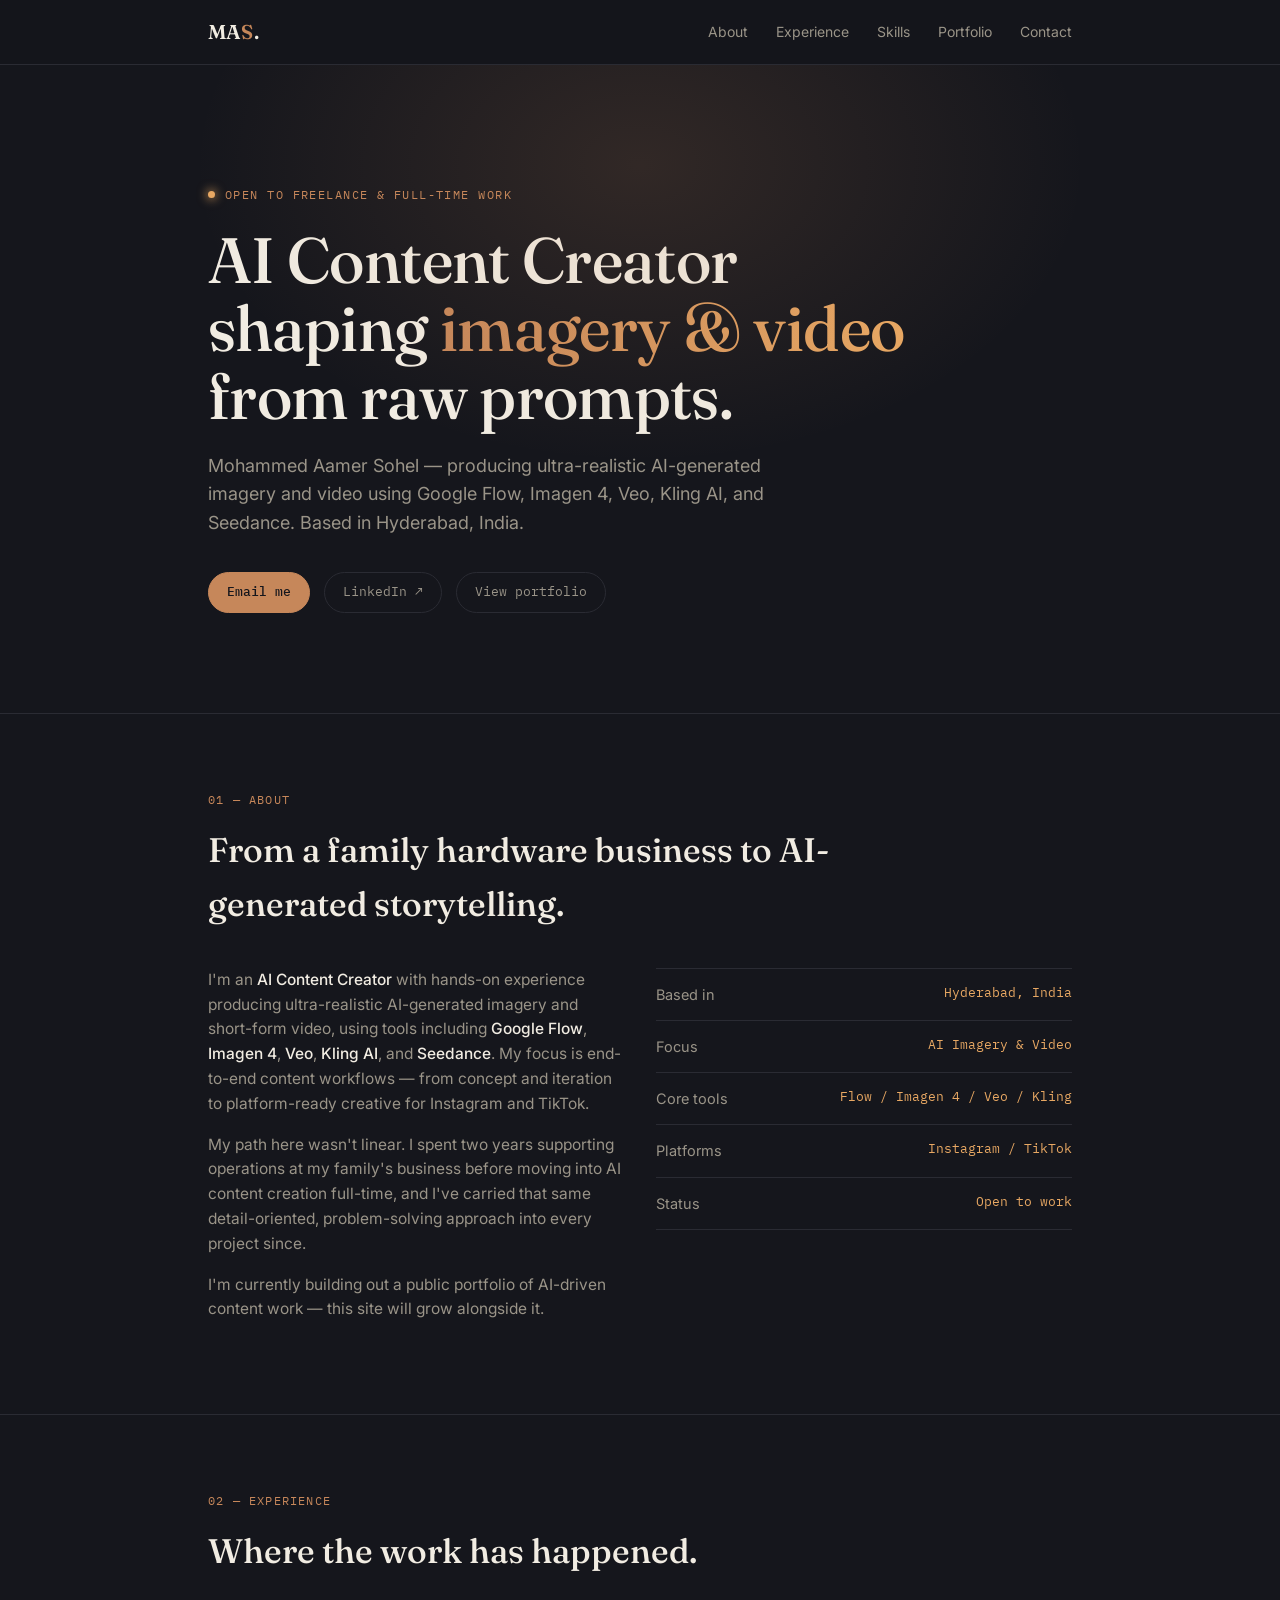
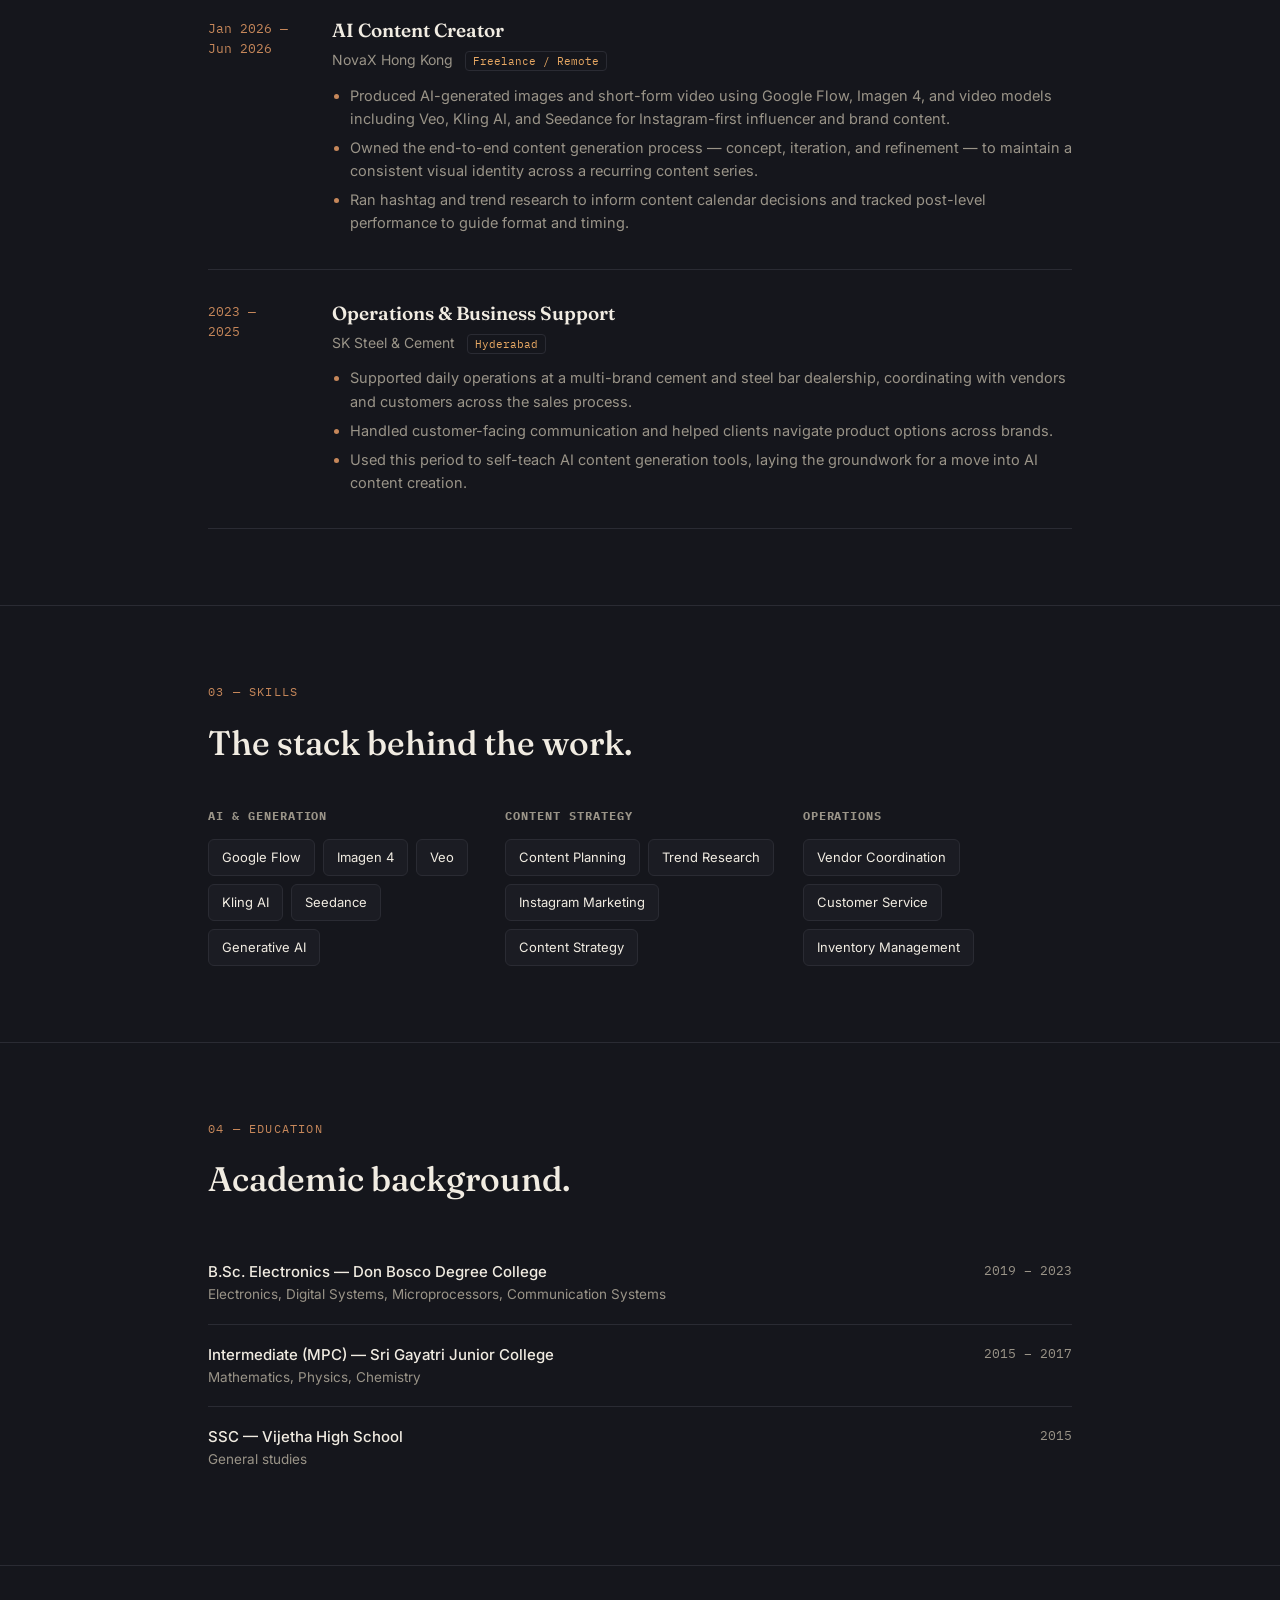
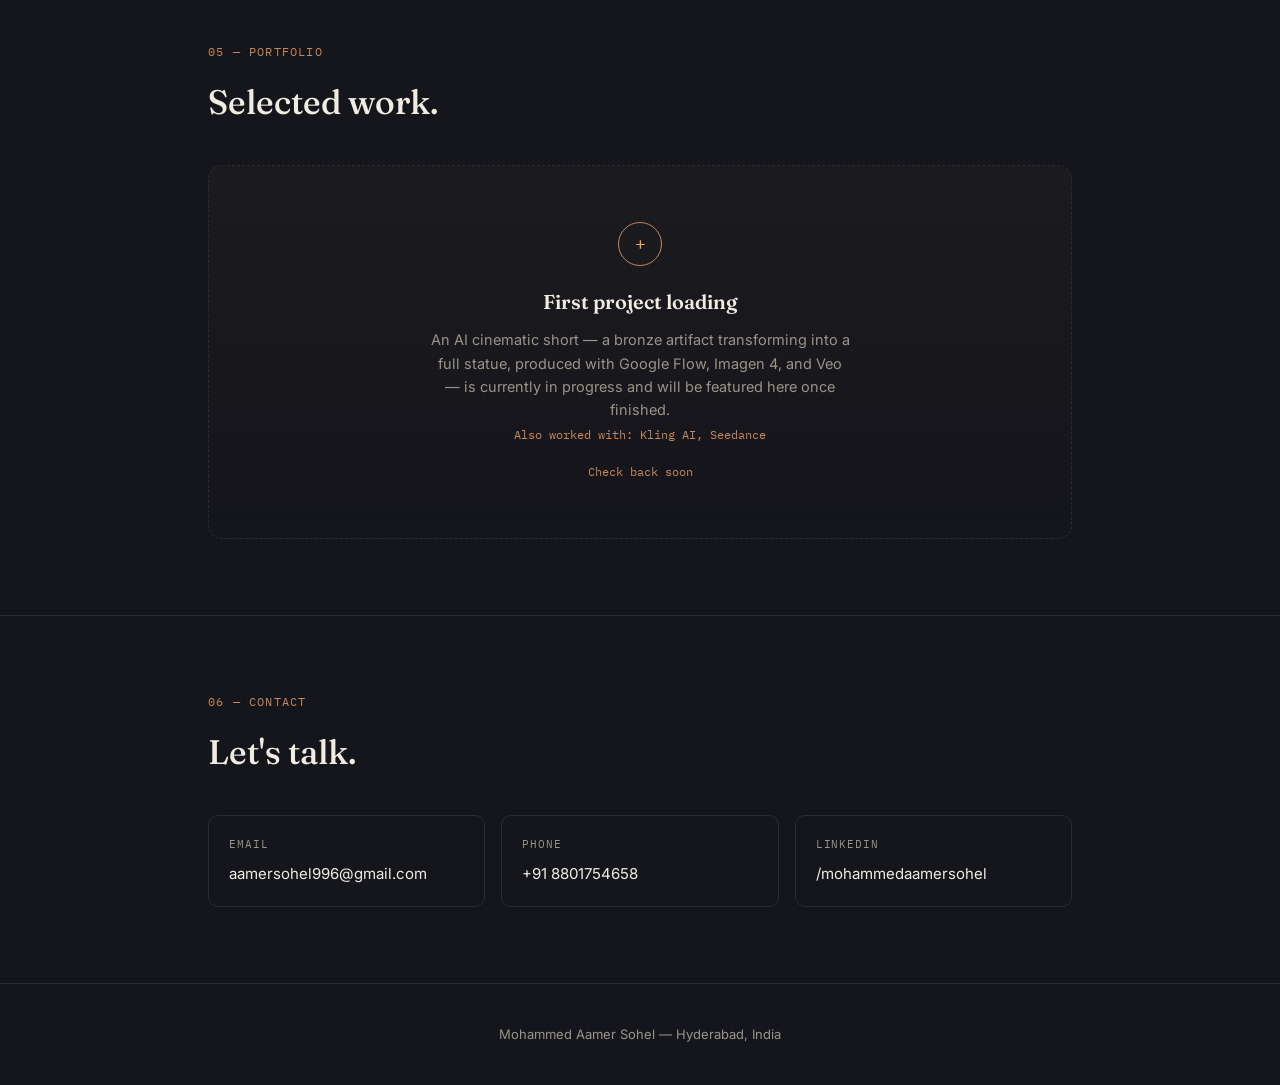
==== commit a9be4934: "Add files via upload" ====
--- a/index.html
+++ b/index.html
@@ -1,422 +1,379 @@
 <!DOCTYPE html>
-<html lang="en" class="lenis lenis-smooth">
+<html lang="en">
 <head>
-    <meta charset="UTF-8">
-    <meta name="viewport" content="width=device-width, initial-scale=1.0">
-    <title>Mohammed Aamer Sohel | AI Content Creator & Digital Brand Builder</title>
-    <meta name="description" content="Portfolio of Mohammed Aamer Sohel, Social Media Manager and AI Content Creator specializing in Instagram growth, AI-generated influencer content, and digital brand building.">
-    <!-- Fonts -->
-    <link rel="preconnect" href="https://fonts.googleapis.com">
-    <link rel="preconnect" href="https://fonts.gstatic.com" crossorigin>
-    <link href="https://fonts.googleapis.com/css2?family=Inter:wght@300;400;500;600;700&family=JetBrains+Mono:wght@400;700&family=Space+Grotesk:wght@300;400;500;600;700&display=swap" rel="stylesheet">
-    <!-- FontAwesome -->
-    <link rel="stylesheet" href="https://cdnjs.cloudflare.com/ajax/libs/font-awesome/6.4.0/css/all.min.css">
-    <!-- CSS -->
-    <link rel="stylesheet" href="style.css">
+<meta charset="UTF-8">
+<meta name="viewport" content="width=device-width, initial-scale=1.0">
+<title>Mohammed Aamer Sohel — AI Content Creator</title>
+<meta name="description" content="Portfolio of Mohammed Aamer Sohel, AI Content Creator specializing in AI-generated imagery and video.">
+<link rel="preconnect" href="https://fonts.googleapis.com">
+<link rel="preconnect" href="https://fonts.gstatic.com" crossorigin>
+<link href="https://fonts.googleapis.com/css2?family=Fraunces:opsz,wght@9..144,400;9..144,500;9..144,600&family=Inter:wght@400;500;600&family=IBM+Plex+Mono:wght@400;500&display=swap" rel="stylesheet">
+<style>
+  :root{
+    --bg:#15161c;
+    --bg-raised:#1b1c23;
+    --bronze:#c6875a;
+    --bronze-bright:#e8a863;
+    --text:#f1ece2;
+    --text-dim:#9a9488;
+    --line:#2a2b33;
+    --serif: 'Fraunces', serif;
+    --sans: 'Inter', sans-serif;
+    --mono: 'IBM Plex Mono', monospace;
+  }
+  *{margin:0;padding:0;box-sizing:border-box;}
+  html{scroll-behavior:smooth;}
+  body{
+    background:var(--bg);
+    color:var(--text);
+    font-family:var(--sans);
+    line-height:1.6;
+    -webkit-font-smoothing:antialiased;
+  }
+  a{color:inherit;text-decoration:none;}
+  .wrap{max-width:920px;margin:0 auto;padding:0 28px;}
+
+  /* nav */
+  nav{
+    position:sticky;top:0;z-index:50;
+    background:rgba(21,22,28,0.85);
+    backdrop-filter:blur(10px);
+    border-bottom:1px solid var(--line);
+  }
+  nav .wrap{display:flex;align-items:center;justify-content:space-between;height:64px;}
+  .brand{font-family:var(--serif);font-size:20px;font-weight:600;letter-spacing:0.01em;}
+  .brand em{font-style:normal;color:var(--bronze);}
+  .navlinks{display:flex;gap:28px;font-size:14px;color:var(--text-dim);}
+  .navlinks a:hover{color:var(--bronze-bright);}
+  .navlinks{display:none;}
+  @media(min-width:720px){.navlinks{display:flex;}}
+
+  /* hero */
+  header.hero{
+    position:relative;
+    padding:120px 0 100px;
+    overflow:hidden;
+  }
+  .glow{
+    position:absolute;
+    top:-200px;left:50%;transform:translateX(-50%);
+    width:900px;height:600px;
+    background:radial-gradient(ellipse at center, rgba(198,135,90,0.16) 0%, rgba(198,135,90,0) 70%);
+    pointer-events:none;
+  }
+  .eyebrow{
+    font-family:var(--mono);font-size:12px;letter-spacing:0.12em;text-transform:uppercase;
+    color:var(--bronze);margin-bottom:22px;display:flex;align-items:center;gap:10px;
+  }
+  .eyebrow::before{content:'';width:7px;height:7px;border-radius:50%;background:var(--bronze-bright);
+    box-shadow:0 0 10px 2px rgba(232,168,99,0.6);}
+  h1.title{
+    font-family:var(--serif);
+    font-weight:500;
+    font-size:clamp(38px,6vw,64px);
+    line-height:1.06;
+    letter-spacing:-0.01em;
+    max-width:780px;
+  }
+  h1.title .accent{
+    background:linear-gradient(90deg, var(--bronze) 0%, var(--bronze-bright) 100%);
+    -webkit-background-clip:text;background-clip:text;color:transparent;
+  }
+  .subhead{
+    margin-top:22px;font-size:18px;color:var(--text-dim);max-width:560px;
+  }
+  .hero-links{margin-top:34px;display:flex;flex-wrap:wrap;gap:14px;font-size:14px;}
+  .pill{
+    border:1px solid var(--line);padding:9px 18px;border-radius:100px;
+    font-family:var(--mono);font-size:13px;color:var(--text-dim);
+    transition:border-color .2s, color .2s;
+  }
+  .pill:hover{border-color:var(--bronze);color:var(--bronze-bright);}
+  .pill.primary{background:var(--bronze);color:#15161c;border-color:var(--bronze);font-weight:500;}
+  .pill.primary:hover{background:var(--bronze-bright);border-color:var(--bronze-bright);color:#15161c;}
+
+  /* section shell */
+  section{padding:76px 0;border-top:1px solid var(--line);}
+  .section-label{
+    font-family:var(--mono);font-size:12px;letter-spacing:0.1em;text-transform:uppercase;
+    color:var(--bronze);margin-bottom:14px;
+  }
+  h2.section-title{
+    font-family:var(--serif);font-weight:500;font-size:clamp(26px,3.4vw,34px);
+    margin-bottom:36px;max-width:640px;
+  }
+
+  /* about */
+  .about-grid{display:grid;grid-template-columns:1fr;gap:32px;}
+  @media(min-width:720px){.about-grid{grid-template-columns:1fr 1fr;}}
+  .about-text p{color:var(--text-dim);margin-bottom:16px;font-size:15.5px;}
+  .about-text strong{color:var(--text);font-weight:500;}
+  .stack-list{display:flex;flex-direction:column;gap:0;border-top:1px solid var(--line);}
+  .stack-item{
+    display:flex;justify-content:space-between;padding:14px 0;border-bottom:1px solid var(--line);
+    font-size:14.5px;
+  }
+  .stack-item .k{color:var(--text-dim);}
+  .stack-item .v{font-family:var(--mono);color:var(--bronze-bright);font-size:13px;text-align:right;}
+
+  /* timeline (experience) */
+  .timeline{display:flex;flex-direction:column;}
+  .tl-item{
+    display:grid;grid-template-columns:100px 1fr;gap:24px;
+    padding:28px 0;border-bottom:1px solid var(--line);
+  }
+  .tl-item:first-child{padding-top:0;}
+  .tl-date{font-family:var(--mono);font-size:12.5px;color:var(--bronze);padding-top:3px;}
+  .tl-role{font-family:var(--serif);font-size:19px;font-weight:600;margin-bottom:4px;}
+  .tl-org{font-size:14px;color:var(--text-dim);margin-bottom:12px;}
+  .tl-org .tag{
+    font-family:var(--mono);font-size:11px;color:var(--bronze-bright);
+    border:1px solid var(--line);border-radius:4px;padding:2px 7px;margin-left:8px;
+  }
+  .tl-item ul{margin-left:18px;color:var(--text-dim);font-size:14.5px;}
+  .tl-item li{margin-bottom:6px;}
+  .tl-item li::marker{color:var(--bronze);}
+
+  /* skills */
+  .skill-groups{display:grid;grid-template-columns:1fr;gap:28px;}
+  @media(min-width:720px){.skill-groups{grid-template-columns:repeat(3,1fr);}}
+  .skill-group h3{
+    font-family:var(--mono);font-size:12px;letter-spacing:0.08em;text-transform:uppercase;
+    color:var(--text-dim);margin-bottom:14px;
+  }
+  .chip-row{display:flex;flex-wrap:wrap;gap:8px;}
+  .chip{
+    font-size:13px;padding:7px 13px;border:1px solid var(--line);border-radius:6px;color:var(--text);
+    background:var(--bg-raised);
+  }
+
+  /* education */
+  .edu-item{padding:18px 0;border-bottom:1px solid var(--line);display:flex;justify-content:space-between;flex-wrap:wrap;gap:6px;}
+  .edu-item:last-child{border-bottom:none;}
+  .edu-name{font-weight:500;font-size:15px;}
+  .edu-sub{color:var(--text-dim);font-size:13.5px;}
+  .edu-date{font-family:var(--mono);font-size:12.5px;color:var(--text-dim);}
+
+  /* portfolio / empty state */
+  .portfolio-empty{
+    border:1px dashed var(--line);
+    border-radius:14px;
+    padding:56px 32px;
+    text-align:center;
+    background:linear-gradient(180deg, rgba(198,135,90,0.04), transparent);
+  }
+  .portfolio-empty .icon{
+    width:44px;height:44px;margin:0 auto 20px;
+    border-radius:50%;border:1px solid var(--bronze);
+    display:flex;align-items:center;justify-content:center;
+    color:var(--bronze-bright);font-family:var(--mono);font-size:18px;
+  }
+  .portfolio-empty h3{font-family:var(--serif);font-size:20px;font-weight:600;margin-bottom:10px;}
+  .portfolio-empty p{color:var(--text-dim);font-size:14.5px;max-width:420px;margin:0 auto;}
+  .portfolio-note{
+    margin-top:18px;font-family:var(--mono);font-size:12px;color:var(--bronze);
+  }
+
+  /* contact */
+  .contact-grid{display:grid;grid-template-columns:1fr;gap:16px;}
+  @media(min-width:600px){.contact-grid{grid-template-columns:repeat(3,1fr);}}
+  .contact-card{
+    border:1px solid var(--line);border-radius:10px;padding:20px;
+  }
+  .contact-card .k{font-family:var(--mono);font-size:11px;text-transform:uppercase;letter-spacing:0.08em;color:var(--text-dim);margin-bottom:8px;}
+  .contact-card .v{font-size:15px;}
+  .contact-card .v a:hover{color:var(--bronze-bright);}
+
+  footer{padding:40px 0;text-align:center;color:var(--text-dim);font-size:13px;border-top:1px solid var(--line);}
+  footer span{color:var(--bronze);}
+</style>
 </head>
-<body class="dark-theme">
-    <!-- Custom Cursor -->
-    <div class="cursor-dot" data-cursor-dot></div>
-    <div class="cursor-outline" data-cursor-outline></div>
-
-    <!-- Scroll Progress -->
-    <div class="progress-bar"></div>
-
-    <!-- Loader -->
-    <div class="loader-wrapper">
-        <div class="loader-content">
-            <h1 class="loader-logo">MAS<span class="dot">.</span></h1>
-            <div class="loader-bar-bg"><div class="loader-bar"></div></div>
-            <div class="loader-text">Initializing Premium Experience... <span class="loader-percentage">0%</span></div>
-        </div>
-    </div>
-
-    <!-- Navbar -->
-    <header class="header">
-        <nav class="nav container">
-            <a href="#" class="logo">Aamer<span class="dot">.</span></a>
-            <ul class="nav-list">
-                <li><a href="#about" class="nav-link">About</a></li>
-                <li><a href="#skills" class="nav-link">Skills</a></li>
-                <li><a href="#experience" class="nav-link">Experience</a></li>
-                <li><a href="#projects" class="nav-link">Projects</a></li>
-                <li><a href="#services" class="nav-link">Services</a></li>
-            </ul>
-            <a href="#contact" class="btn btn-primary nav-cta">Let's Talk <i class="fa-solid fa-arrow-right"></i></a>
-            <div class="nav-toggle" id="nav-toggle">
-                <i class="fa-solid fa-bars"></i>
-            </div>
-        </nav>
-    </header>
-
-    <main>
-        <!-- Hero Section -->
-        <section id="hero" class="hero section">
-            <div class="hero-bg">
-                <div class="aurora aurora-1"></div>
-                <div class="aurora aurora-2"></div>
-                <div class="aurora aurora-3"></div>
-                <div class="noise"></div>
-            </div>
-            
-            <div class="container hero-container grid">
-                <div class="hero-content">
-                    <div class="badge glow-badge"><span class="badge-dot"></span> Available for new projects</div>
-                    <h1 class="hero-title">
-                        Building <span class="text-gradient">Digital Brands</span> with<br>
-                        <span id="typing-element"></span>
-                    </h1>
-                    <p class="hero-description">
-                        I'm Mohammed Aamer Sohel, an AI Content Creator and Social Media Strategist specializing in hyper-growth and next-gen influencer content.
-                    </p>
-                    <div class="hero-buttons">
-                        <a href="#projects" class="btn btn-primary magnetic-btn">View My Work</a>
-                        <a href="#contact" class="btn btn-outline magnetic-btn">Contact Me</a>
-                    </div>
-                    <div class="hero-social">
-                        <a href="https://www.linkedin.com/in/mohammedaamersohel/" target="_blank" class="social-icon magnetic-btn"><i class="fa-brands fa-linkedin-in"></i></a>
-                        <a href="mailto:aamersohel996@gmail.com" class="social-icon magnetic-btn"><i class="fa-solid fa-envelope"></i></a>
-                    </div>
-                </div>
-                <div class="hero-image-wrapper">
-                    <div class="hero-image-container tilt-element">
-                        <div class="glow-wrap"></div>
-                        <img src="./profile.jpeg" alt="Mohammed Aamer Sohel" class="hero-image">
-                    </div>
-                </div>
-            </div>
-            <div class="scroll-indicator">
-                <div class="mouse"></div>
-                <span>Scroll</span>
-            </div>
-        </section>
-
-        <!-- About Section -->
-        <section id="about" class="about section">
-            <div class="container">
-                <h2 class="section-title reveal-text">The <span class="text-gradient">Story</span></h2>
-                
-                <div class="about-grid grid">
-                    <div class="about-image-wrapper reveal-image">
-                        <img src="https://images.unsplash.com/photo-1550751827-4bd374c3f58b?q=80&w=2670&auto=format&fit=crop" alt="Workspace Setup" class="about-image">
-                        <div class="glass-card about-experience-card">
-                            <span class="exp-number">3+</span>
-                            <span class="exp-text">Years of<br>Excellence</span>
-                        </div>
-                    </div>
-                    
-                    <div class="about-content">
-                        <h3 class="about-subtitle reveal-up">Scaling social media brands with AI and creative strategy.</h3>
-                        <p class="about-description reveal-up">
-                            As a Social Media Manager and AI Content Creator, I specialize in navigating the intersection of artificial intelligence and digital marketing. My passion lies in engineering prompts that generate ultra-realistic influencer content and crafting strategies that build highly engaged online communities.
-                        </p>
-                        <p class="about-description reveal-up">
-                            I don't just post content; I architect digital experiences. By leveraging modern AI tools and data-driven insights, I help brands achieve hyper-growth, maximize audience engagement, and establish a dominant presence in the digital landscape.
-                        </p>
-                        
-                        <div class="about-stats grid reveal-up">
-                            <div class="stat-item">
-                                <h4 class="stat-number counter" data-target="50">0</h4>
-                                <span class="stat-text">Projects Completed</span>
-                            </div>
-                            <div class="stat-item">
-                                <h4 class="stat-number counter" data-target="15">0</h4>
-                                <span class="stat-text">AI Models Generated</span>
-                            </div>
-                            <div class="stat-item">
-                                <h4 class="stat-number counter" data-target="200">0</h4><span class="stat-plus">%</span>
-                                <span class="stat-text">Avg. Growth Rate</span>
-                            </div>
-                        </div>
-                    </div>
-                </div>
-            </div>
-        </section>
-
-        <!-- Services Section -->
-        <section id="services" class="services section">
-            <div class="container">
-                <div class="section-header reveal-up">
-                    <h2 class="section-title">My <span class="text-gradient">Services</span></h2>
-                    <p class="section-subtitle">Comprehensive solutions for modern digital presence.</p>
-                </div>
-                
-                <div class="services-grid grid">
-                    <!-- Service 1 -->
-                    <div class="service-card glass-card tilt-element reveal-up">
-                        <div class="service-icon"><i class="fa-solid fa-robot"></i></div>
-                        <h3 class="service-title">AI Content Creation</h3>
-                        <p class="service-description">Ultra-realistic AI models and visual content generation using advanced tools and prompt engineering.</p>
-                    </div>
-                    <!-- Service 2 -->
-                    <div class="service-card glass-card tilt-element reveal-up">
-                        <div class="service-icon"><i class="fa-solid fa-arrow-trend-up"></i></div>
-                        <h3 class="service-title">Instagram Growth</h3>
-                        <p class="service-description">Data-driven strategies to hack the algorithm, increase reach, and build an engaged audience rapidly.</p>
-                    </div>
-                    <!-- Service 3 -->
-                    <div class="service-card glass-card tilt-element reveal-up">
-                        <div class="service-icon"><i class="fa-solid fa-hashtag"></i></div>
-                        <h3 class="service-title">Social Media Strategy</h3>
-                        <p class="service-description">End-to-end management, hashtag research, and trend analysis to optimize performance.</p>
-                    </div>
-                    <!-- Service 4 -->
-                    <div class="service-card glass-card tilt-element reveal-up">
-                        <div class="service-icon"><i class="fa-solid fa-bolt"></i></div>
-                        <h3 class="service-title">Digital Branding</h3>
-                        <p class="service-description">Crafting unique, premium brand identities that stand out in crowded digital landscapes.</p>
-                    </div>
-                </div>
-            </div>
-        </section>
-
-        <!-- Skills Section -->
-        <section id="skills" class="skills section">
-            <div class="container">
-                <div class="section-header reveal-up">
-                    <h2 class="section-title">My <span class="text-gradient">Arsenal</span></h2>
-                    <p class="section-subtitle">A curated stack of tools and expertise for modern digital brand building.</p>
-                </div>
-                
-                <div class="skills-grid grid">
-                    <!-- AI & Prompting -->
-                    <div class="skill-card glass-card tilt-element reveal-up">
-                        <div class="skill-icon"><i class="fa-solid fa-microchip"></i></div>
-                        <h3 class="skill-title">AI & Prompting</h3>
-                        <ul class="skill-list">
-                            <li>Advanced Prompt Engineering</li>
-                            <li>AI Image Generation</li>
-                            <li>Ultra-realistic Model Creation</li>
-                            <li>AI Influencer Management</li>
-                        </ul>
-                    </div>
-                    
-                    <!-- Marketing & Strategy -->
-                    <div class="skill-card glass-card tilt-element reveal-up">
-                        <div class="skill-icon"><i class="fa-solid fa-bullseye"></i></div>
-                        <h3 class="skill-title">Strategy</h3>
-                        <ul class="skill-list">
-                            <li>Social Media Strategy</li>
-                            <li>Digital Brand Development</li>
-                            <li>Instagram Growth Hacks</li>
-                            <li>Audience Engagement</li>
-                        </ul>
-                    </div>
-
-                    <!-- Analytics & Tech -->
-                    <div class="skill-card glass-card tilt-element reveal-up">
-                        <div class="skill-icon"><i class="fa-solid fa-chart-line"></i></div>
-                        <h3 class="skill-title">Analytics & Tech</h3>
-                        <ul class="skill-list">
-                            <li>Social Media Analytics</li>
-                            <li>Trend Analysis</li>
-                            <li>Analytical Thinking</li>
-                            <li>Creative Automation</li>
-                        </ul>
-                    </div>
-                </div>
-            </div>
-        </section>
-
-        <!-- Experience Section -->
-        <section id="experience" class="experience section">
-            <div class="container">
-                <h2 class="section-title reveal-text">Professional <span class="text-gradient">Journey</span></h2>
-                
-                <div class="timeline">
-                    <!-- Experience Item 1 -->
-                    <div class="timeline-item reveal-up">
-                        <div class="timeline-dot"></div>
-                        <div class="timeline-content glass-card">
-                            <span class="timeline-date">February 2024 - Present</span>
-                            <h3 class="timeline-title">AI Content Creator & Social Media Manager</h3>
-                            <h4 class="timeline-company">NovaX Hong Kong</h4>
-                            <p class="timeline-description">
-                                Leading AI-driven content initiatives and comprehensive social media growth strategies.
-                            </p>
-                            <ul class="timeline-list">
-                                <li>Created ultra-realistic AI models and visual content using advanced AI image generation tools and prompt engineering.</li>
-                                <li>Managed social media pages and implemented Instagram growth strategies to increase audience engagement.</li>
-                                <li>Developed creative content strategies for AI influencer profiles and digital brand building.</li>
-                                <li>Conducted hashtag research and trend analysis to improve content reach and visibility.</li>
-                                <li>Built and managed AI influencer pages designed for high engagement and digital audience growth.</li>
-                            </ul>
-                        </div>
-                    </div>
-                </div>
-            </div>
-        </section>
-
-        <!-- Education Section -->
-        <section id="education" class="education section">
-            <div class="container">
-                <h2 class="section-title reveal-text">Academic <span class="text-gradient">Background</span></h2>
-                
-                <div class="timeline">
-                    <!-- Edu 1 -->
-                    <div class="timeline-item reveal-up">
-                        <div class="timeline-dot"></div>
-                        <div class="timeline-content glass-card">
-                            <span class="timeline-date">April 2019 - August 2023</span>
-                            <h3 class="timeline-title">Bachelor's Degree, Electronics</h3>
-                            <h4 class="timeline-company">Don Bosco Degree College</h4>
-                        </div>
-                    </div>
-                    
-                    <!-- Edu 2 -->
-                    <div class="timeline-item reveal-up">
-                        <div class="timeline-dot"></div>
-                        <div class="timeline-content glass-card">
-                            <span class="timeline-date">June 2015 - June 2017</span>
-                            <h3 class="timeline-title">Intermediate, MPC</h3>
-                            <h4 class="timeline-company">Sri Gayatri Junior College</h4>
-                            <p class="timeline-description">Mathematics, Physics, Chemistry.</p>
-                        </div>
-                    </div>
-
-                    <!-- Edu 3 -->
-                    <div class="timeline-item reveal-up">
-                        <div class="timeline-dot"></div>
-                        <div class="timeline-content glass-card">
-                            <span class="timeline-date">June 2015</span>
-                            <h3 class="timeline-title">Secondary School Certificate</h3>
-                            <h4 class="timeline-company">Vijetha High School</h4>
-                            <p class="timeline-description">General Studies.</p>
-                        </div>
-                    </div>
-                </div>
-            </div>
-        </section>
-
-        <!-- Projects / Portfolio Section -->
-        <section id="projects" class="projects section">
-            <div class="container">
-                <div class="section-header reveal-up">
-                    <h2 class="section-title">Featured <span class="text-gradient">Work</span></h2>
-                    <p class="section-subtitle">Showcase of AI content, influencer pages, and growth campaigns.</p>
-                </div>
-                
-                <div class="projects-grid grid">
-                    <!-- Project 1 -->
-                    <div class="project-card glass-card reveal-up">
-                        <div class="project-img-wrapper">
-                            <img src="https://images.unsplash.com/photo-1620641788421-7a1c342ea42e?q=80&w=2874&auto=format&fit=crop" alt="AI Influencer Campaign" class="project-img">
-                            <div class="project-overlay">
-                                <a href="#" class="btn btn-primary project-btn"><i class="fa-solid fa-link"></i> Live Demo</a>
-                            </div>
-                        </div>
-                        <div class="project-content">
-                            <div class="project-tags">
-                                <span class="badge">AI Generation</span>
-                                <span class="badge">Growth</span>
-                            </div>
-                            <h3 class="project-title">Virtual Influencer Genesis</h3>
-                            <p class="project-description">Created a completely synthetic Instagram influencer from scratch, building a highly engaged audience through targeted prompt engineering and a viral reels strategy.</p>
-                        </div>
-                    </div>
-
-                    <!-- Project 2 -->
-                    <div class="project-card glass-card reveal-up">
-                        <div class="project-img-wrapper">
-                            <img src="https://images.unsplash.com/photo-1551288049-bebda4e38f71?q=80&w=2940&auto=format&fit=crop" alt="Brand Growth Strategy" class="project-img">
-                            <div class="project-overlay">
-                                <a href="#" class="btn btn-primary project-btn"><i class="fa-solid fa-link"></i> View Case Study</a>
-                            </div>
-                        </div>
-                        <div class="project-content">
-                            <div class="project-tags">
-                                <span class="badge">Analytics</span>
-                                <span class="badge">Strategy</span>
-                            </div>
-                            <h3 class="project-title">NovaX Audience Expansion</h3>
-                            <p class="project-description">Developed a data-driven hashtag and content trend analysis framework that significantly improved organic reach and engagement metrics across managed client profiles.</p>
-                        </div>
-                    </div>
-                </div>
-            </div>
-        </section>
-
-        <!-- Contact Section -->
-        <section id="contact" class="contact section">
-            <div class="container">
-                <div class="contact-wrapper glass-card reveal-up">
-                    <div class="contact-info">
-                        <h2 class="section-title">Let's <span class="text-gradient">Connect</span></h2>
-                        <p class="contact-description">Currently available for new projects, freelance opportunities, or full-time roles in AI and digital marketing.</p>
-                        
-                        <div class="contact-details">
-                            <div class="contact-item">
-                                <div class="contact-icon"><i class="fa-solid fa-location-dot"></i></div>
-                                <div class="contact-text">
-                                    <h4>Location</h4>
-                                    <p>Hyderabad, Telangana, India</p>
-                                </div>
-                            </div>
-                            <div class="contact-item">
-                                <div class="contact-icon"><i class="fa-solid fa-envelope"></i></div>
-                                <div class="contact-text">
-                                    <h4>Email</h4>
-                                    <a href="mailto:aamersohel996@gmail.com">aamersohel996@gmail.com</a>
-                                </div>
-                            </div>
-                            <div class="contact-item">
-                                <div class="contact-icon"><i class="fa-solid fa-phone"></i></div>
-                                <div class="contact-text">
-                                    <h4>Phone</h4>
-                                    <a href="tel:8801754658">8801754658</a>
-                                </div>
-                            </div>
-                        </div>
-                        
-                        <div class="social-links">
-                            <a href="https://www.linkedin.com/in/mohammedaamersohel/" target="_blank" class="social-icon magnetic-btn"><i class="fa-brands fa-linkedin-in"></i></a>
-                            <a href="#" class="social-icon magnetic-btn"><i class="fa-brands fa-instagram"></i></a>
-                            <a href="#" class="social-icon magnetic-btn"><i class="fa-brands fa-twitter"></i></a>
-                        </div>
-                    </div>
-                    
-                    <form class="contact-form">
-                        <div class="input-group">
-                            <input type="text" id="name" required placeholder=" ">
-                            <label for="name">Your Name</label>
-                        </div>
-                        <div class="input-group">
-                            <input type="email" id="email" required placeholder=" ">
-                            <label for="email">Your Email</label>
-                        </div>
-                        <div class="input-group">
-                            <textarea id="message" required placeholder=" " rows="5"></textarea>
-                            <label for="message">Your Message</label>
-                        </div>
-                        <button type="submit" class="btn btn-primary btn-block magnetic-btn">Send Message <i class="fa-regular fa-paper-plane"></i></button>
-                    </form>
-                </div>
-            </div>
-        </section>
-    </main>
-
-    <!-- Footer -->
-    <footer class="footer">
-        <div class="container footer-container">
-            <div class="footer-content">
-                <a href="#" class="logo">Aamer<span class="dot">.</span></a>
-                <p class="footer-text">Designing the future of digital brands with AI.</p>
-            </div>
-            <div class="footer-bottom">
-                <p>&copy; 2024 Mohammed Aamer Sohel. All rights reserved.</p>
-                <a href="#hero" class="back-to-top magnetic-btn"><i class="fa-solid fa-arrow-up"></i></a>
-            </div>
-        </div>
-    </footer>
-
-    <!-- Libraries -->
-    <script src="https://cdnjs.cloudflare.com/ajax/libs/gsap/3.12.2/gsap.min.js"></script>
-    <script src="https://cdnjs.cloudflare.com/ajax/libs/gsap/3.12.2/ScrollTrigger.min.js"></script>
-    <script src="https://unpkg.com/@studio-freight/lenis@1.0.34/dist/lenis.min.js"></script>
-    <script src="https://unpkg.com/typed.js@2.0.16/dist/typed.umd.js"></script>
-    <script src="https://cdnjs.cloudflare.com/ajax/libs/vanilla-tilt/1.8.0/vanilla-tilt.min.js"></script>
-    
-    <!-- Custom Script -->
-    <script src="script.js"></script>
+<body>
+
+<nav>
+  <div class="wrap">
+    <div class="brand">MA<em>S</em>.</div>
+    <div class="navlinks">
+      <a href="#about">About</a>
+      <a href="#experience">Experience</a>
+      <a href="#skills">Skills</a>
+      <a href="#portfolio">Portfolio</a>
+      <a href="#contact">Contact</a>
+    </div>
+  </div>
+</nav>
+
+<header class="hero">
+  <div class="glow"></div>
+  <div class="wrap">
+    <div class="eyebrow">Open to freelance &amp; full-time work</div>
+    <h1 class="title">AI Content Creator<br>shaping <span class="accent">imagery &amp; video</span><br>from raw prompts.</h1>
+    <p class="subhead">Mohammed Aamer Sohel — producing ultra-realistic AI-generated imagery and video using Google Flow, Imagen 4, Veo, Kling AI, and Seedance. Based in Hyderabad, India.</p>
+    <div class="hero-links">
+      <a class="pill primary" href="mailto:aamersohel996@gmail.com">Email me</a>
+      <a class="pill" href="https://www.linkedin.com/in/mohammedaamersohel/" target="_blank" rel="noopener">LinkedIn ↗</a>
+      <a class="pill" href="#portfolio">View portfolio</a>
+    </div>
+  </div>
+</header>
+
+<section id="about">
+  <div class="wrap">
+    <div class="section-label">01 — About</div>
+    <h2 class="section-title">From a family hardware business to AI-generated storytelling.</h2>
+    <div class="about-grid">
+      <div class="about-text">
+        <p>I'm an <strong>AI Content Creator</strong> with hands-on experience producing ultra-realistic AI-generated imagery and short-form video, using tools including <strong>Google Flow</strong>, <strong>Imagen 4</strong>, <strong>Veo</strong>, <strong>Kling AI</strong>, and <strong>Seedance</strong>. My focus is end-to-end content workflows — from concept and iteration to platform-ready creative for Instagram and TikTok.</p>
+        <p>My path here wasn't linear. I spent two years supporting operations at my family's business before moving into AI content creation full-time, and I've carried that same detail-oriented, problem-solving approach into every project since.</p>
+        <p>I'm currently building out a public portfolio of AI-driven content work — this site will grow alongside it.</p>
+      </div>
+      <div class="stack-list">
+        <div class="stack-item"><span class="k">Based in</span><span class="v">Hyderabad, India</span></div>
+        <div class="stack-item"><span class="k">Focus</span><span class="v">AI Imagery &amp; Video</span></div>
+        <div class="stack-item"><span class="k">Core tools</span><span class="v">Flow / Imagen 4 / Veo / Kling</span></div>
+        <div class="stack-item"><span class="k">Platforms</span><span class="v">Instagram / TikTok</span></div>
+        <div class="stack-item"><span class="k">Status</span><span class="v">Open to work</span></div>
+      </div>
+    </div>
+  </div>
+</section>
+
+<section id="experience">
+  <div class="wrap">
+    <div class="section-label">02 — Experience</div>
+    <h2 class="section-title">Where the work has happened.</h2>
+    <div class="timeline">
+      <div class="tl-item">
+        <div class="tl-date">Jan 2026 —<br>Jun 2026</div>
+        <div>
+          <div class="tl-role">AI Content Creator</div>
+          <div class="tl-org">NovaX Hong Kong <span class="tag">Freelance / Remote</span></div>
+          <ul>
+            <li>Produced AI-generated images and short-form video using Google Flow, Imagen 4, and video models including Veo, Kling AI, and Seedance for Instagram-first influencer and brand content.</li>
+            <li>Owned the end-to-end content generation process — concept, iteration, and refinement — to maintain a consistent visual identity across a recurring content series.</li>
+            <li>Ran hashtag and trend research to inform content calendar decisions and tracked post-level performance to guide format and timing.</li>
+          </ul>
+        </div>
+      </div>
+      <div class="tl-item">
+        <div class="tl-date">2023 —<br>2025</div>
+        <div>
+          <div class="tl-role">Operations &amp; Business Support</div>
+          <div class="tl-org">SK Steel &amp; Cement <span class="tag">Hyderabad</span></div>
+          <ul>
+            <li>Supported daily operations at a multi-brand cement and steel bar dealership, coordinating with vendors and customers across the sales process.</li>
+            <li>Handled customer-facing communication and helped clients navigate product options across brands.</li>
+            <li>Used this period to self-teach AI content generation tools, laying the groundwork for a move into AI content creation.</li>
+          </ul>
+        </div>
+      </div>
+    </div>
+  </div>
+</section>
+
+<section id="skills">
+  <div class="wrap">
+    <div class="section-label">03 — Skills</div>
+    <h2 class="section-title">The stack behind the work.</h2>
+    <div class="skill-groups">
+      <div class="skill-group">
+        <h3>AI &amp; Generation</h3>
+        <div class="chip-row">
+          <span class="chip">Google Flow</span>
+          <span class="chip">Imagen 4</span>
+          <span class="chip">Veo</span>
+          <span class="chip">Kling AI</span>
+          <span class="chip">Seedance</span>
+          <span class="chip">Generative AI</span>
+        </div>
+      </div>
+      <div class="skill-group">
+        <h3>Content Strategy</h3>
+        <div class="chip-row">
+          <span class="chip">Content Planning</span>
+          <span class="chip">Trend Research</span>
+          <span class="chip">Instagram Marketing</span>
+          <span class="chip">Content Strategy</span>
+        </div>
+      </div>
+      <div class="skill-group">
+        <h3>Operations</h3>
+        <div class="chip-row">
+          <span class="chip">Vendor Coordination</span>
+          <span class="chip">Customer Service</span>
+          <span class="chip">Inventory Management</span>
+        </div>
+      </div>
+    </div>
+  </div>
+</section>
+
+<section id="education">
+  <div class="wrap">
+    <div class="section-label">04 — Education</div>
+    <h2 class="section-title">Academic background.</h2>
+    <div class="edu-item">
+      <div>
+        <div class="edu-name">B.Sc. Electronics — Don Bosco Degree College</div>
+        <div class="edu-sub">Electronics, Digital Systems, Microprocessors, Communication Systems</div>
+      </div>
+      <div class="edu-date">2019 – 2023</div>
+    </div>
+    <div class="edu-item">
+      <div>
+        <div class="edu-name">Intermediate (MPC) — Sri Gayatri Junior College</div>
+        <div class="edu-sub">Mathematics, Physics, Chemistry</div>
+      </div>
+      <div class="edu-date">2015 – 2017</div>
+    </div>
+    <div class="edu-item">
+      <div>
+        <div class="edu-name">SSC — Vijetha High School</div>
+        <div class="edu-sub">General studies</div>
+      </div>
+      <div class="edu-date">2015</div>
+    </div>
+  </div>
+</section>
+
+<section id="portfolio">
+  <div class="wrap">
+    <div class="section-label">05 — Portfolio</div>
+    <h2 class="section-title">Selected work.</h2>
+    <div class="portfolio-empty">
+      <div class="icon">+</div>
+      <h3>First project loading</h3>
+      <p>An AI cinematic short — a bronze artifact transforming into a full statue, produced with Google Flow, Imagen 4, and Veo — is currently in progress and will be featured here once finished.</p>
+      <div class="portfolio-note" style="margin-top:4px;">Also worked with: Kling AI, Seedance</div>
+      <div class="portfolio-note">Check back soon</div>
+    </div>
+  </div>
+</section>
+
+<section id="contact">
+  <div class="wrap">
+    <div class="section-label">06 — Contact</div>
+    <h2 class="section-title">Let's talk.</h2>
+    <div class="contact-grid">
+      <div class="contact-card">
+        <div class="k">Email</div>
+        <div class="v"><a href="mailto:aamersohel996@gmail.com">aamersohel996@gmail.com</a></div>
+      </div>
+      <div class="contact-card">
+        <div class="k">Phone</div>
+        <div class="v"><a href="tel:+918801754658">+91 8801754658</a></div>
+      </div>
+      <div class="contact-card">
+        <div class="k">LinkedIn</div>
+        <div class="v"><a href="https://www.linkedin.com/in/mohammedaamersohel/" target="_blank" rel="noopener">/mohammedaamersohel</a></div>
+      </div>
+    </div>
+  </div>
+</section>
+
+<footer>
+  Mohammed Aamer Sohel — Hyderabad, India
+</footer>
+
 </body>
 </html>
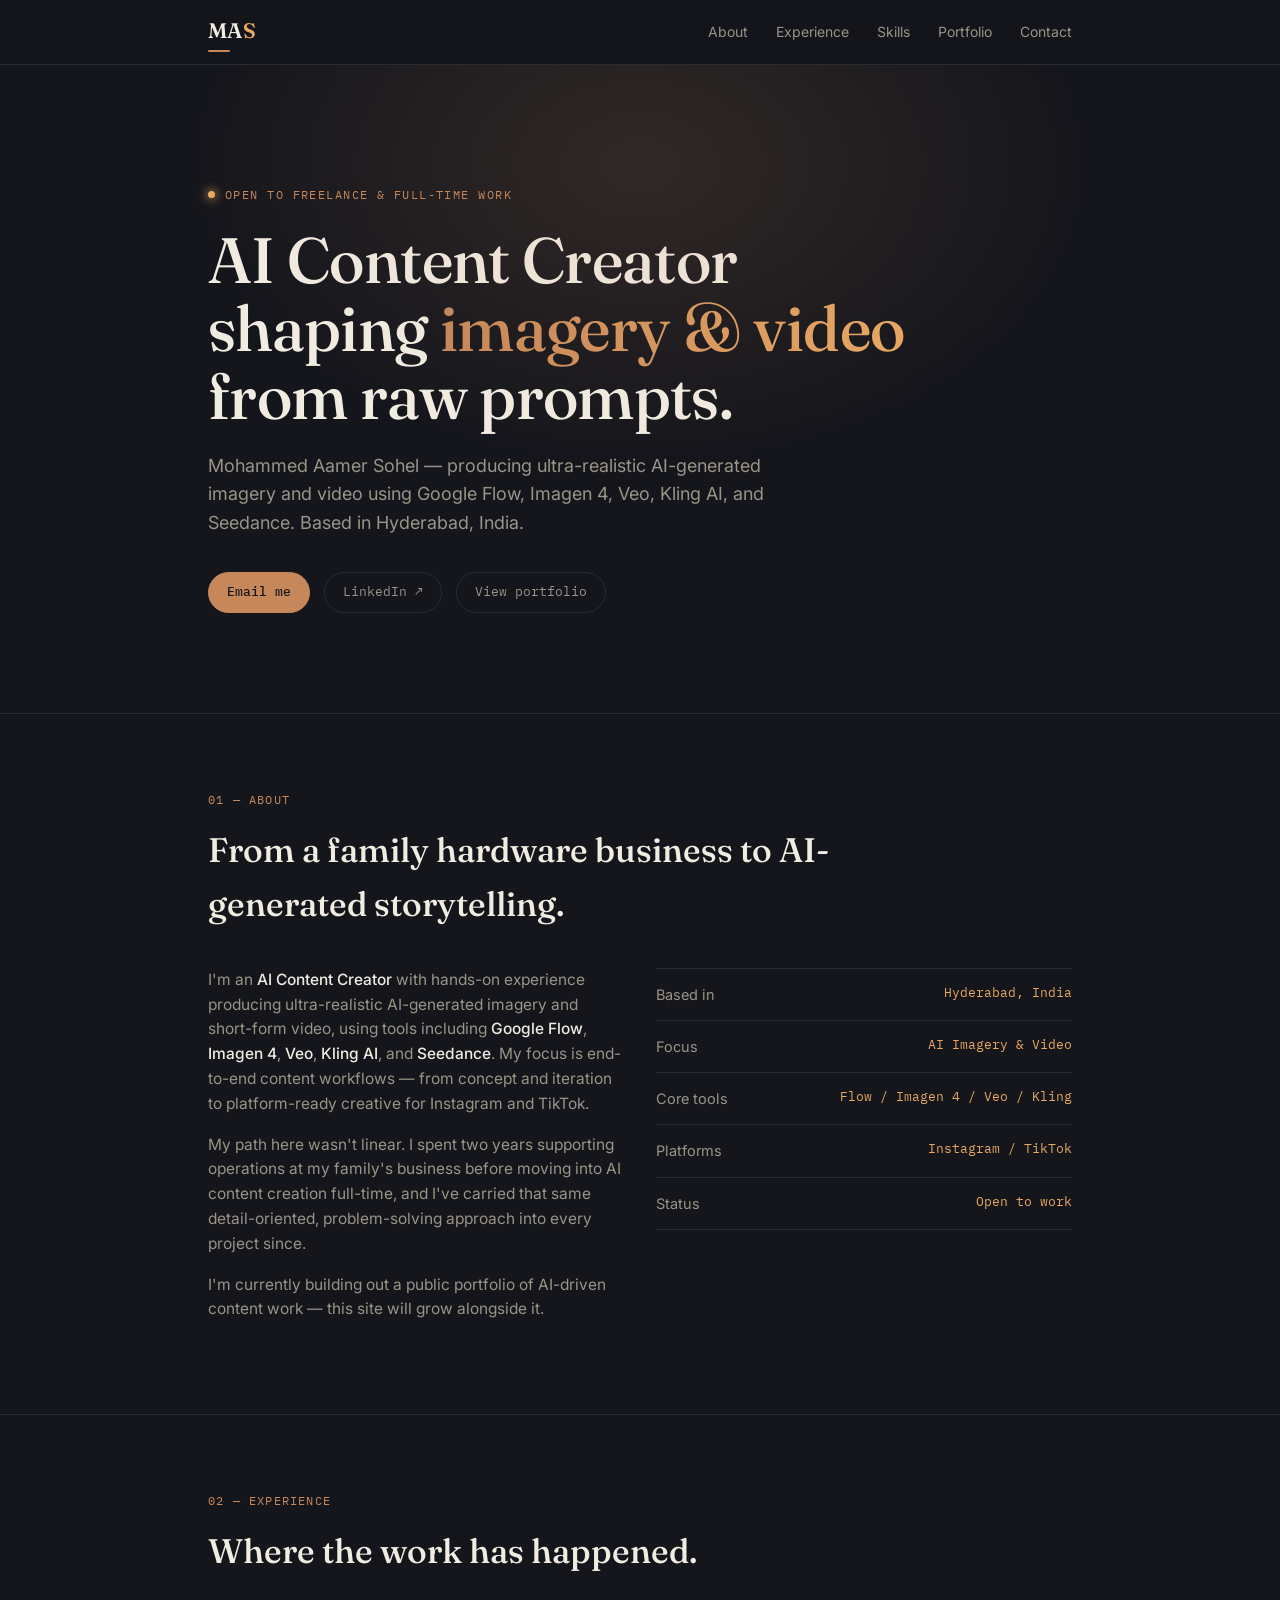
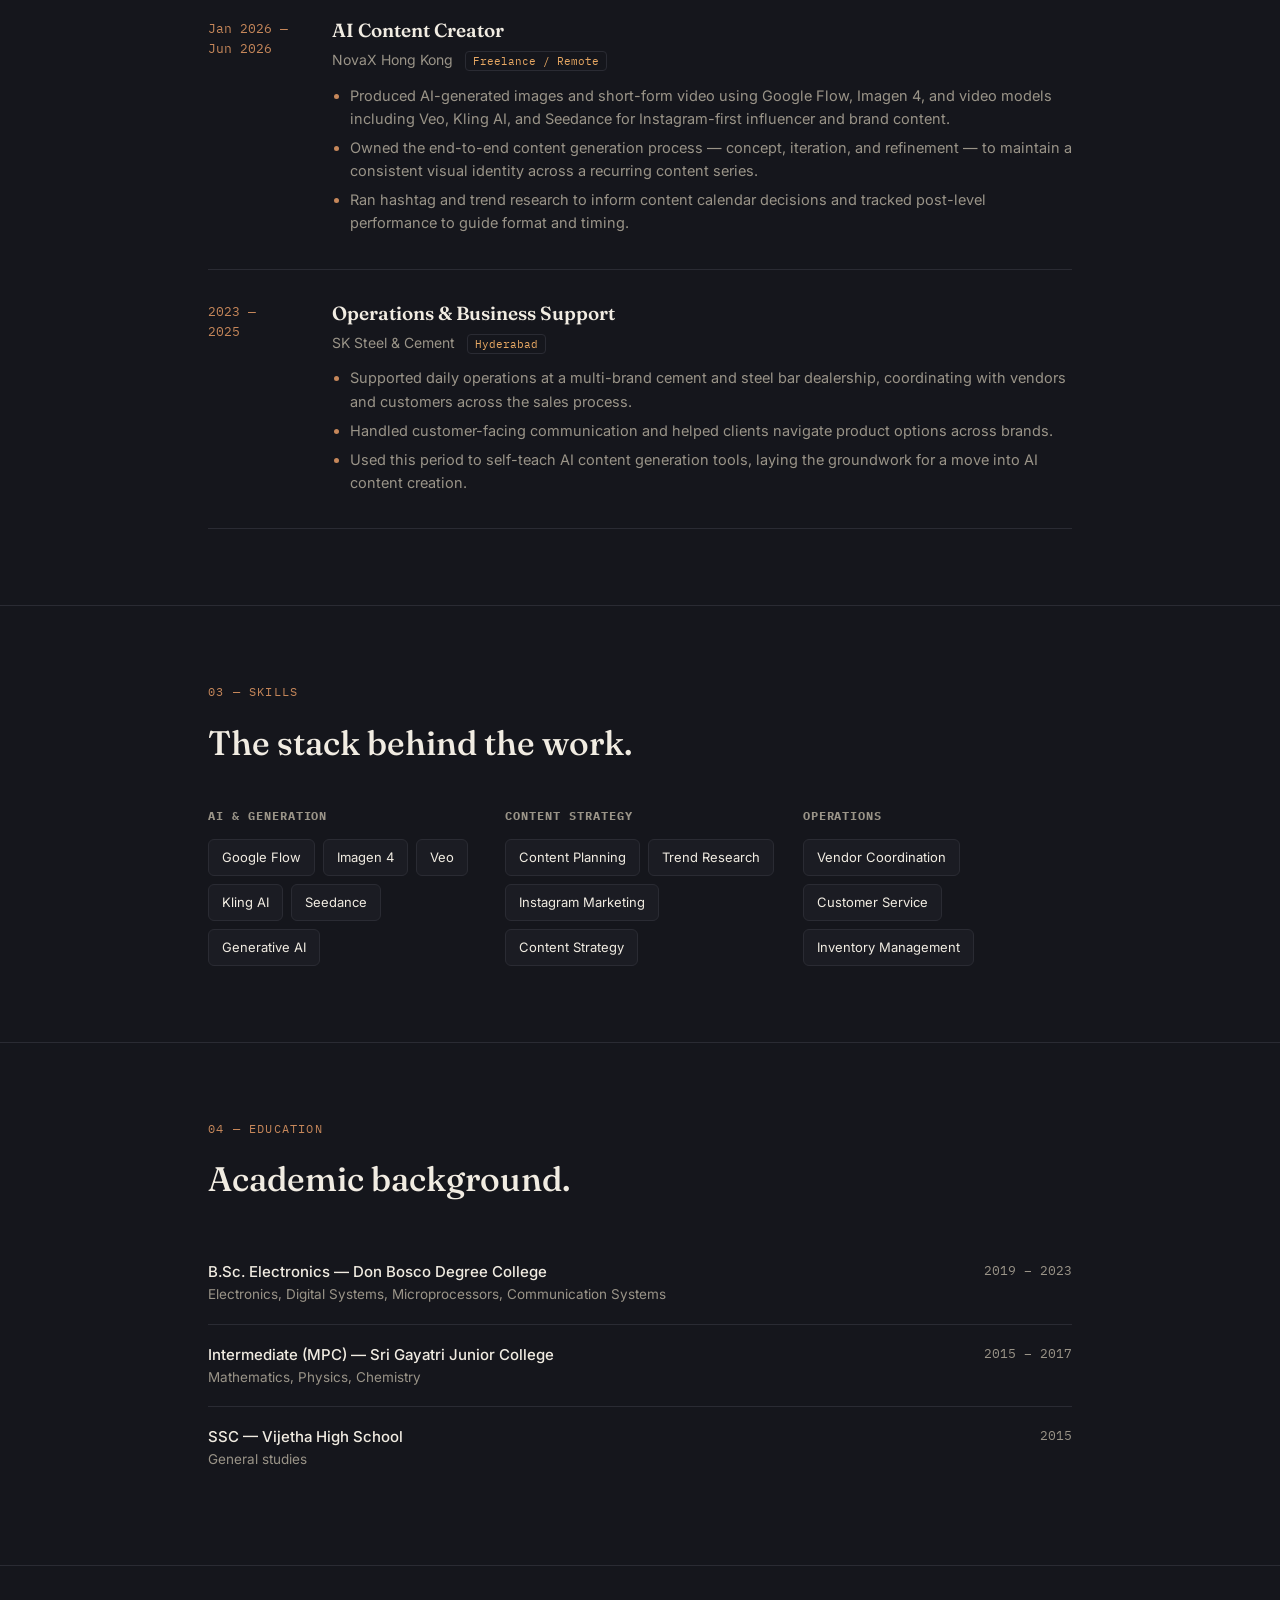
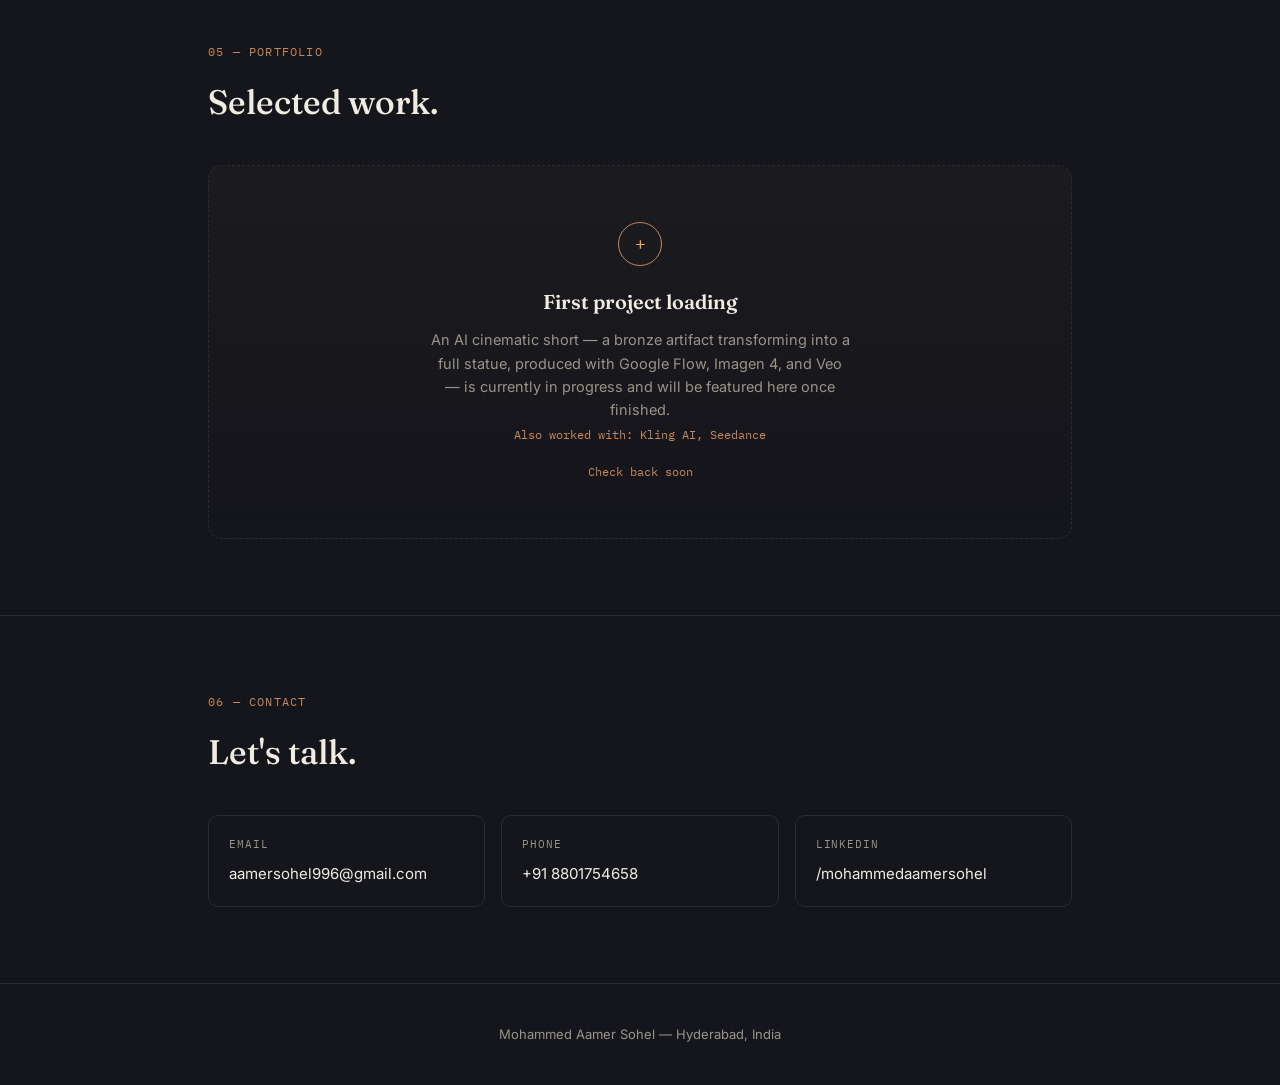
==== commit 94807cf1: "Add files via upload" ====
--- a/index.html
+++ b/index.html
@@ -41,8 +41,9 @@
     border-bottom:1px solid var(--line);
   }
   nav .wrap{display:flex;align-items:center;justify-content:space-between;height:64px;}
-  .brand{font-family:var(--serif);font-size:20px;font-weight:600;letter-spacing:0.01em;}
-  .brand em{font-style:normal;color:var(--bronze);}
+  .brand{font-family:var(--serif);font-size:21px;font-weight:600;letter-spacing:0.02em;position:relative;padding-bottom:2px;}
+  .brand em{font-style:normal;color:var(--bronze-bright);}
+  .brand::after{content:'';position:absolute;left:0;bottom:-2px;width:22px;height:2px;background:var(--bronze);border-radius:2px;}
   .navlinks{display:flex;gap:28px;font-size:14px;color:var(--text-dim);}
   .navlinks a:hover{color:var(--bronze-bright);}
   .navlinks{display:none;}
@@ -192,7 +193,7 @@
 
 <nav>
   <div class="wrap">
-    <div class="brand">MA<em>S</em>.</div>
+    <div class="brand">MA<em>S</em></div>
     <div class="navlinks">
       <a href="#about">About</a>
       <a href="#experience">Experience</a>
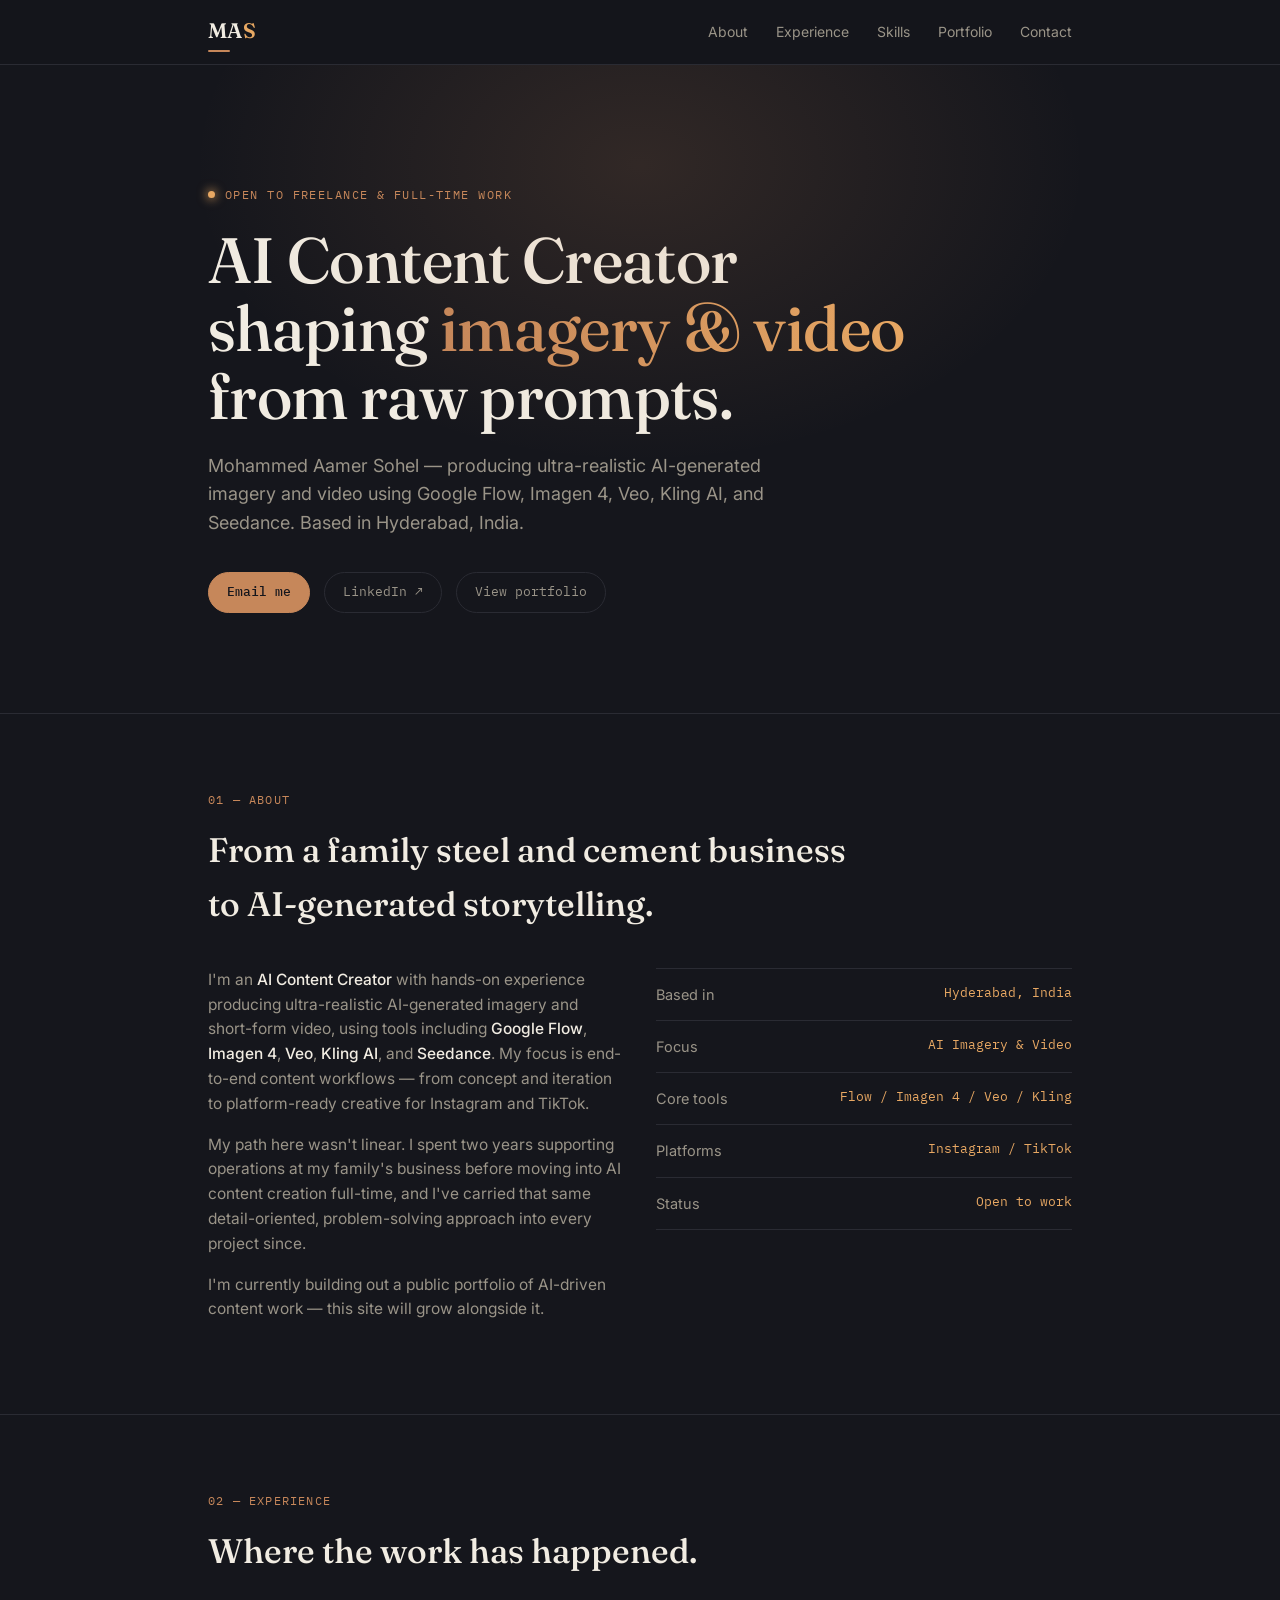
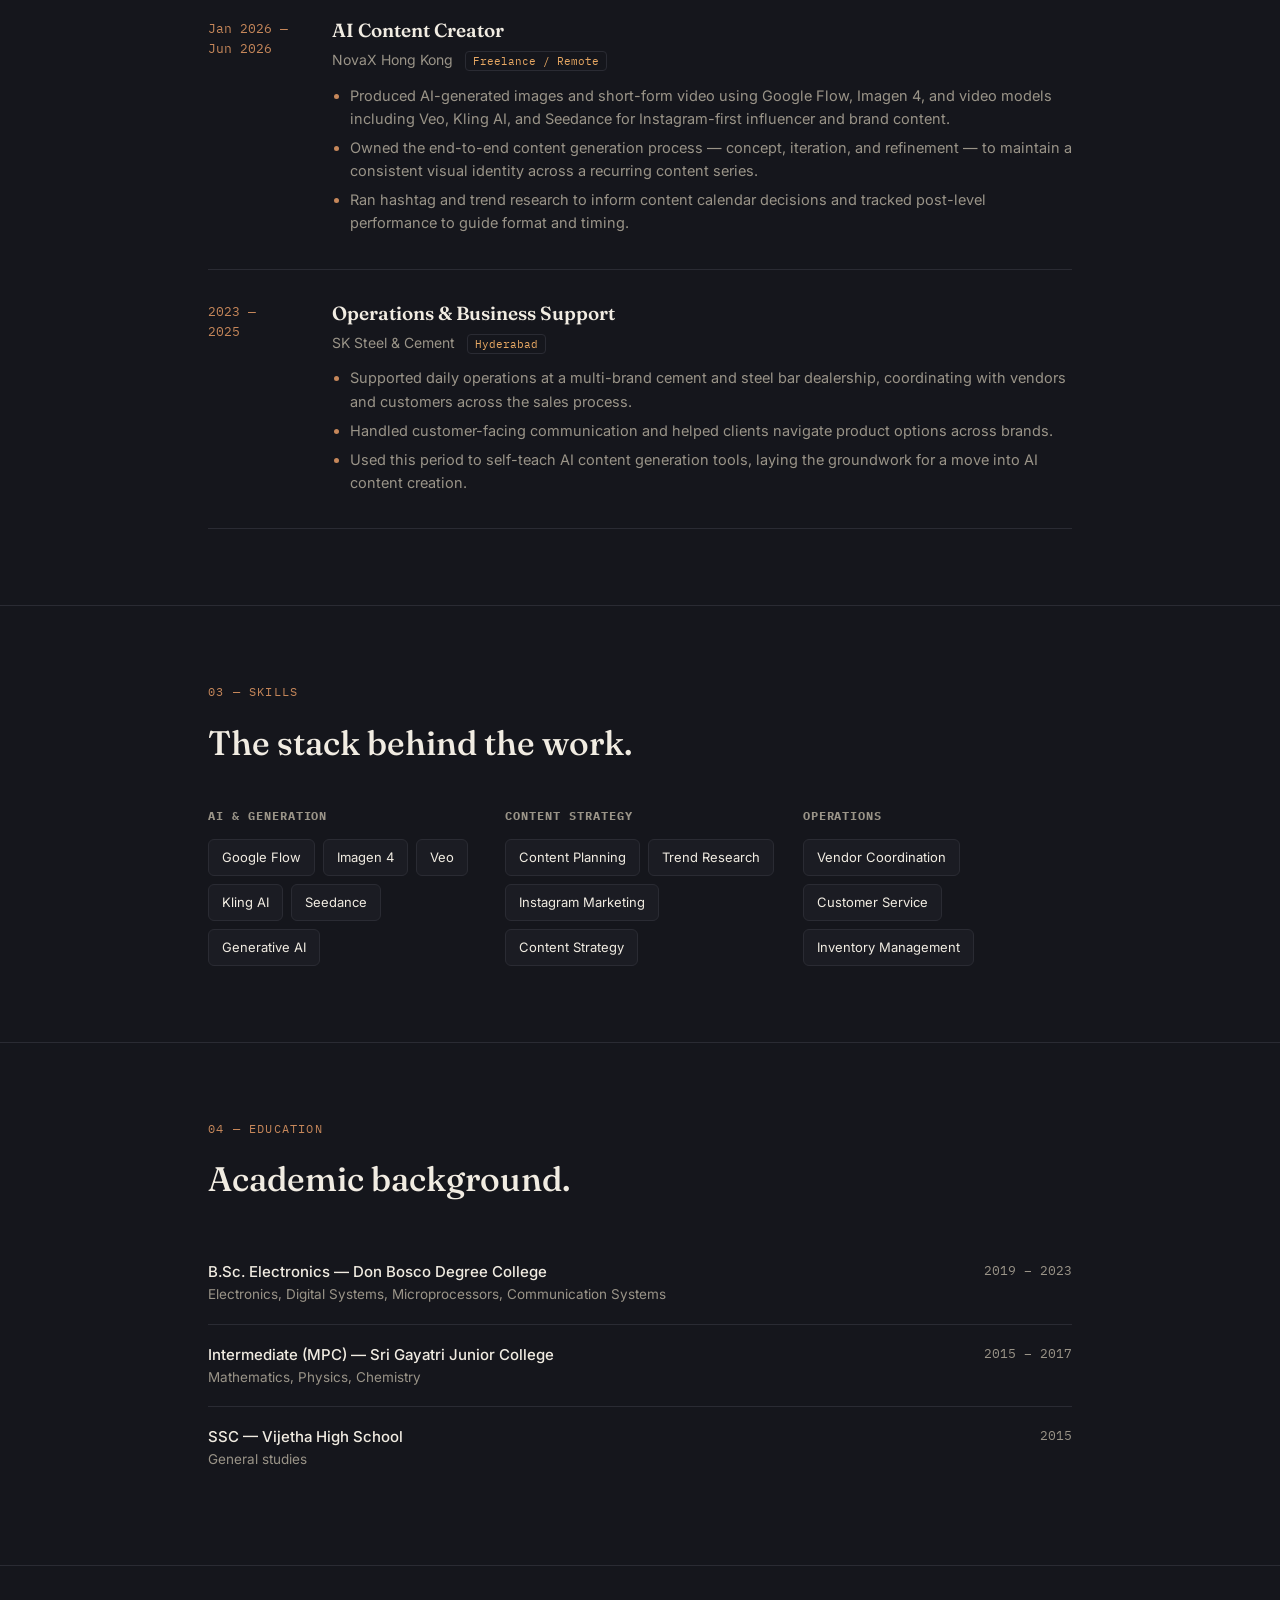
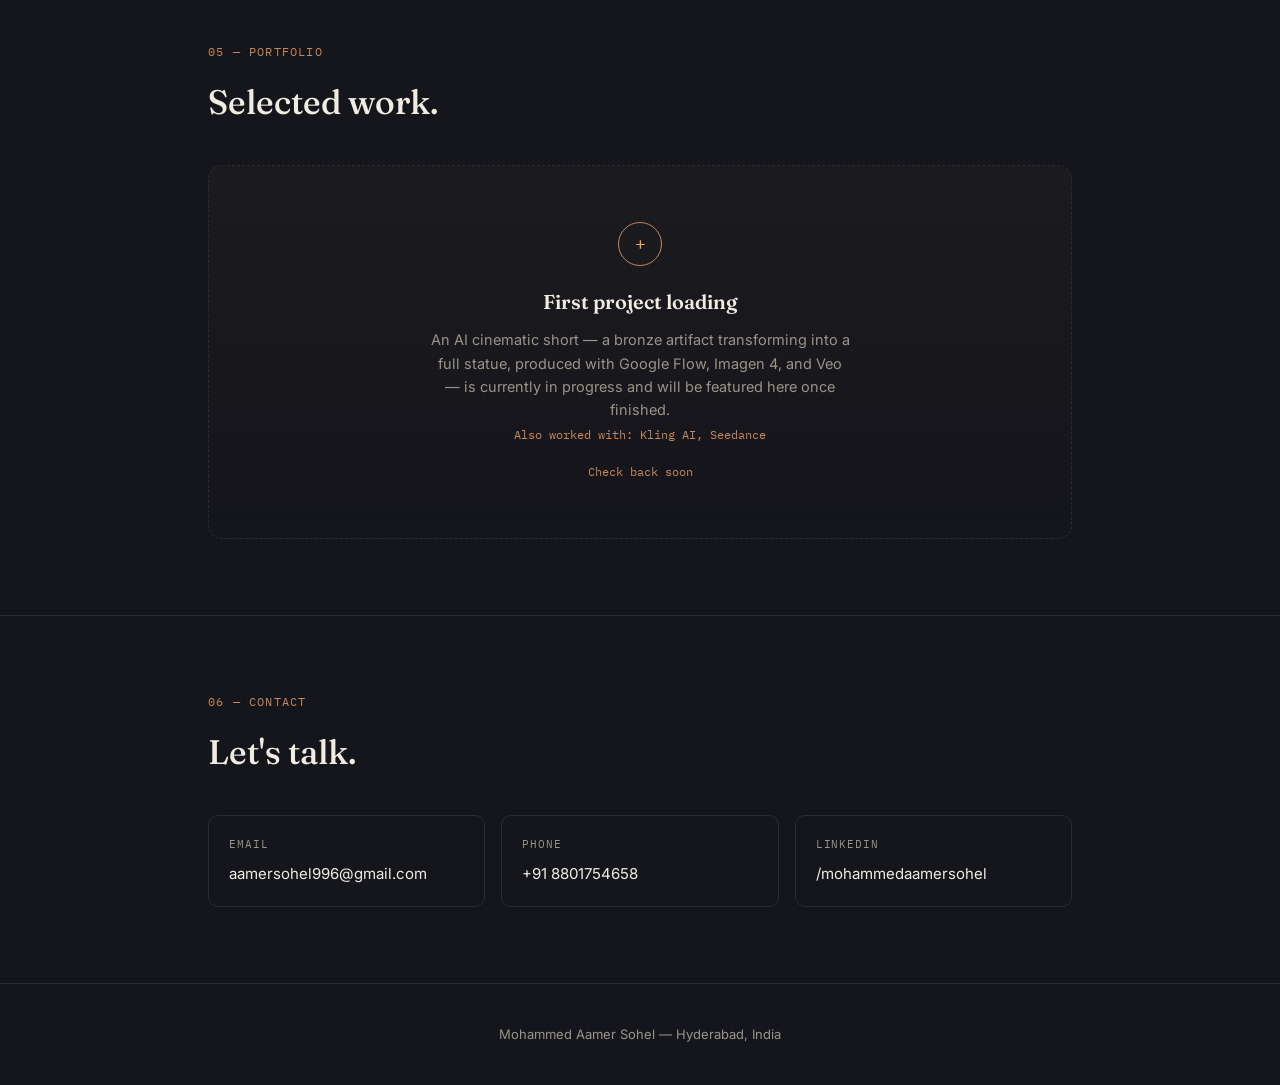
==== commit e481147a: "Add files via upload" ====
--- a/index.html
+++ b/index.html
@@ -221,7 +221,7 @@
 <section id="about">
   <div class="wrap">
     <div class="section-label">01 — About</div>
-    <h2 class="section-title">From a family hardware business to AI-generated storytelling.</h2>
+    <h2 class="section-title">From a family steel and cement business to AI-generated storytelling.</h2>
     <div class="about-grid">
       <div class="about-text">
         <p>I'm an <strong>AI Content Creator</strong> with hands-on experience producing ultra-realistic AI-generated imagery and short-form video, using tools including <strong>Google Flow</strong>, <strong>Imagen 4</strong>, <strong>Veo</strong>, <strong>Kling AI</strong>, and <strong>Seedance</strong>. My focus is end-to-end content workflows — from concept and iteration to platform-ready creative for Instagram and TikTok.</p>
